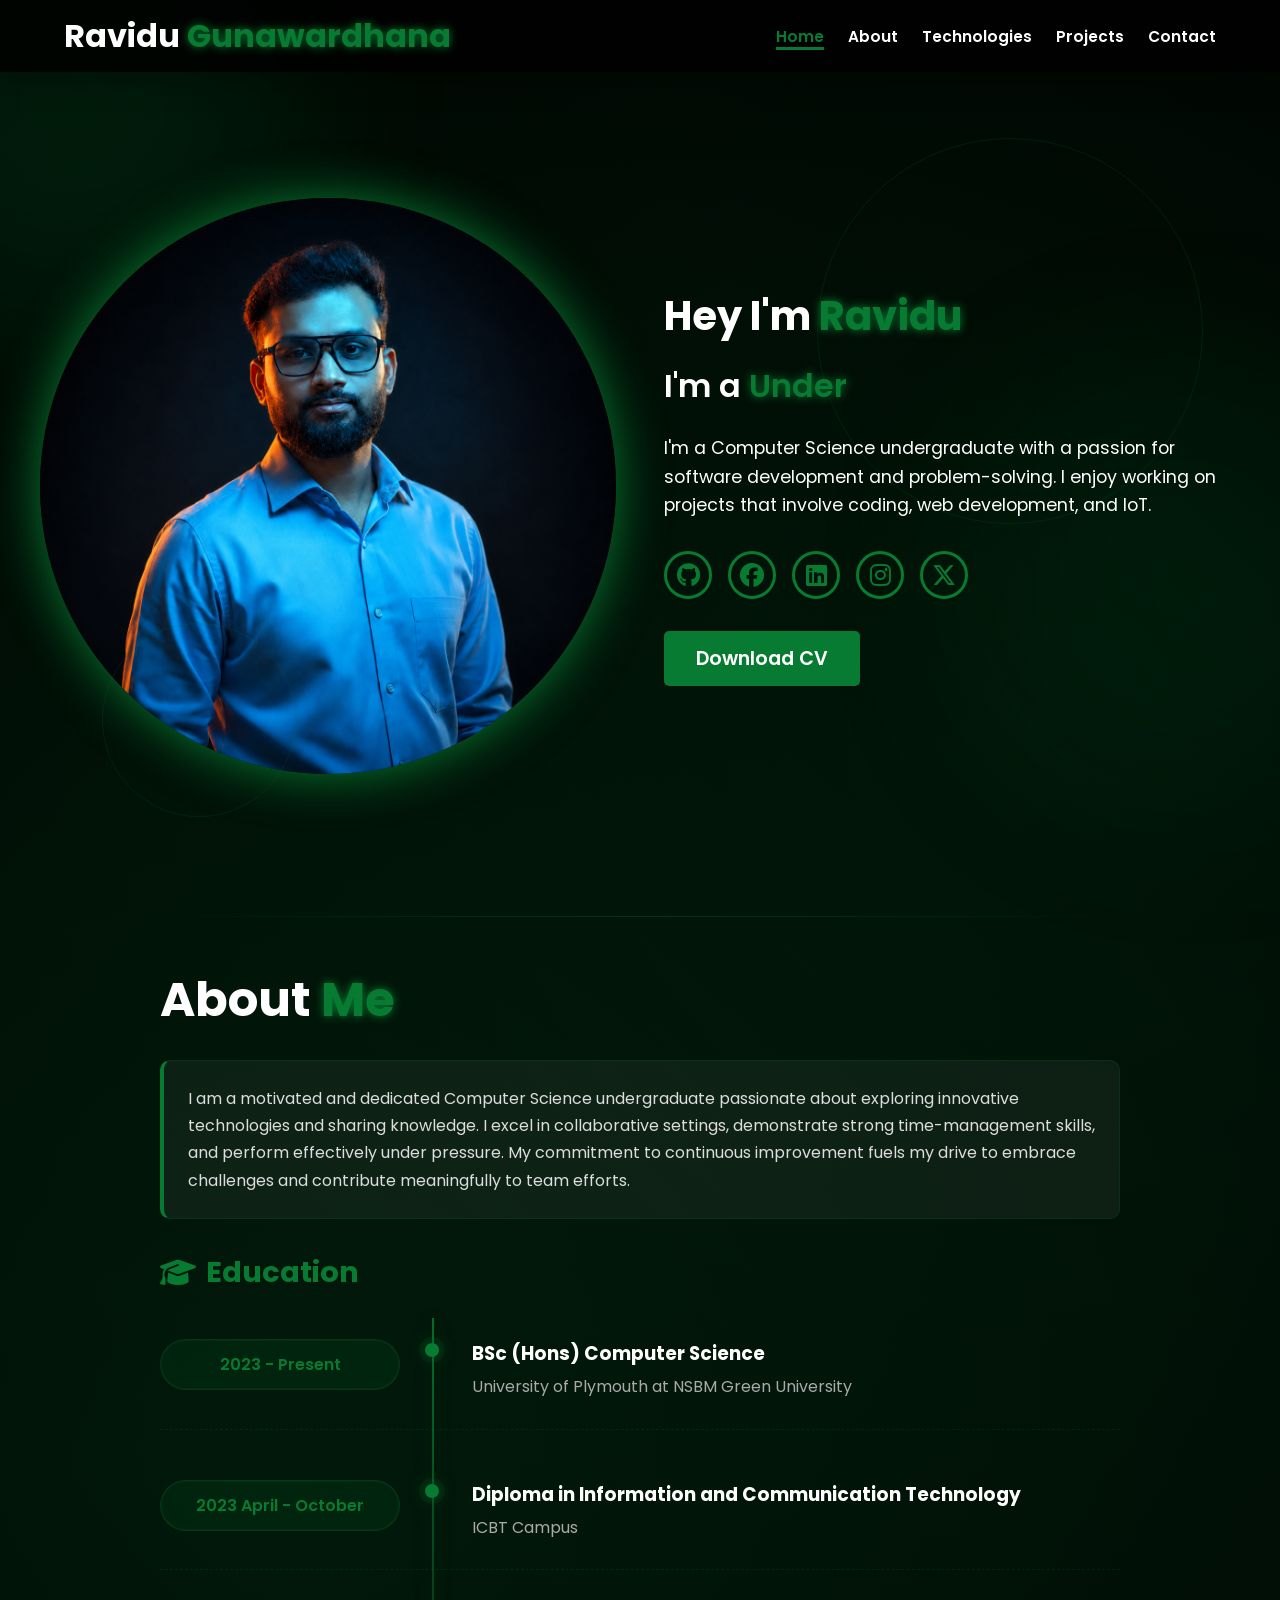
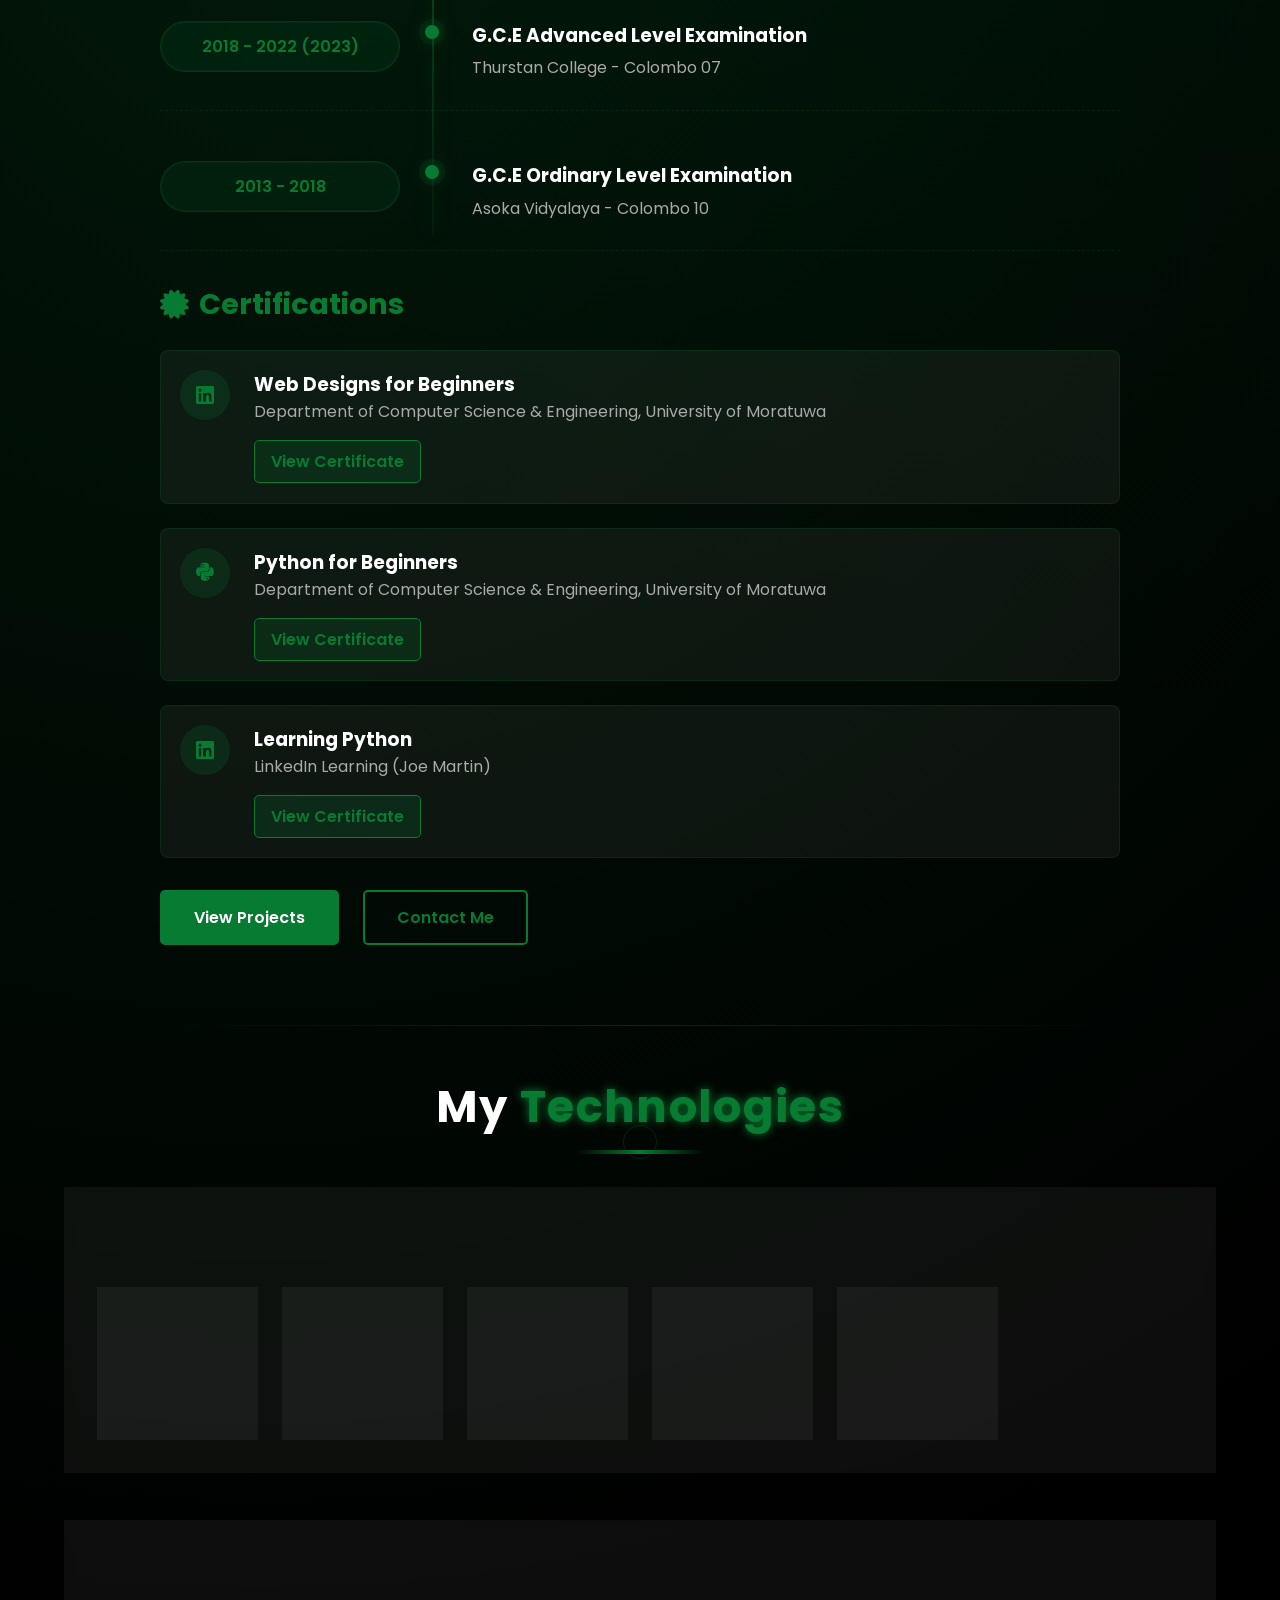
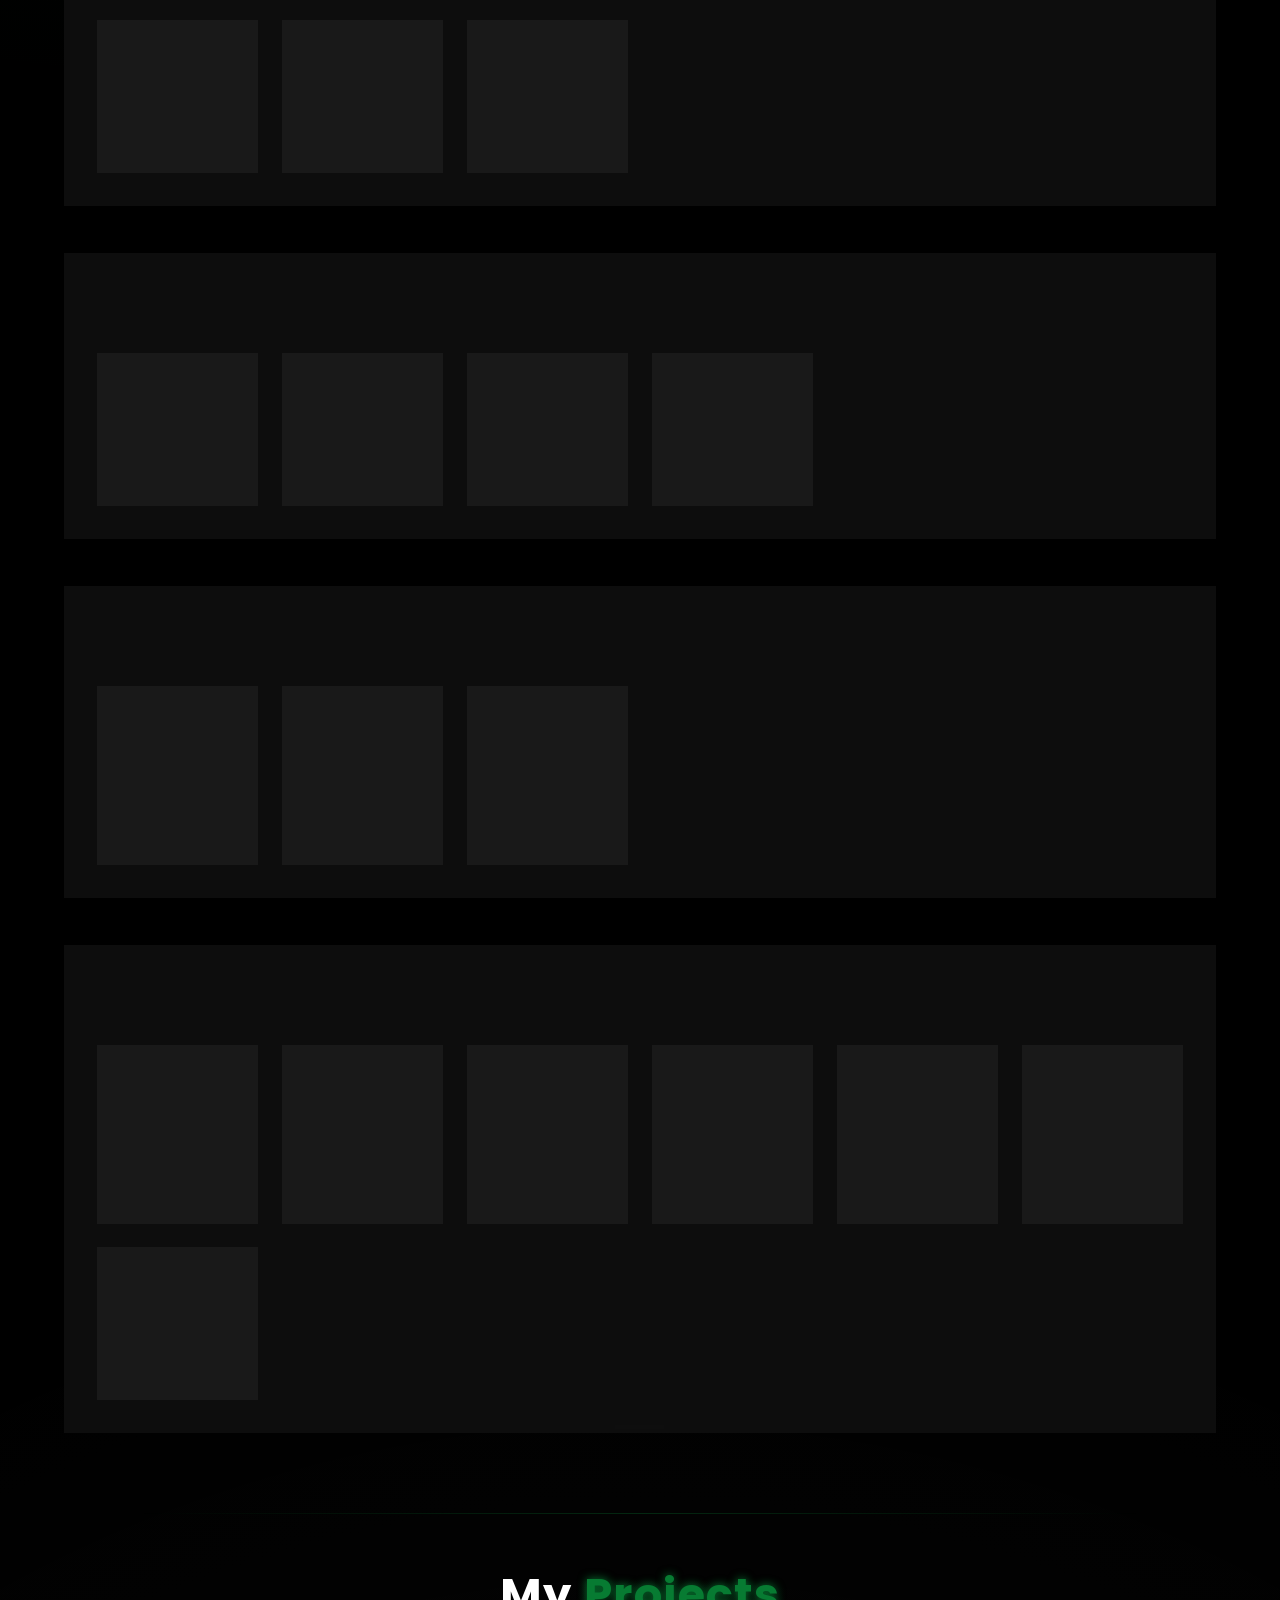
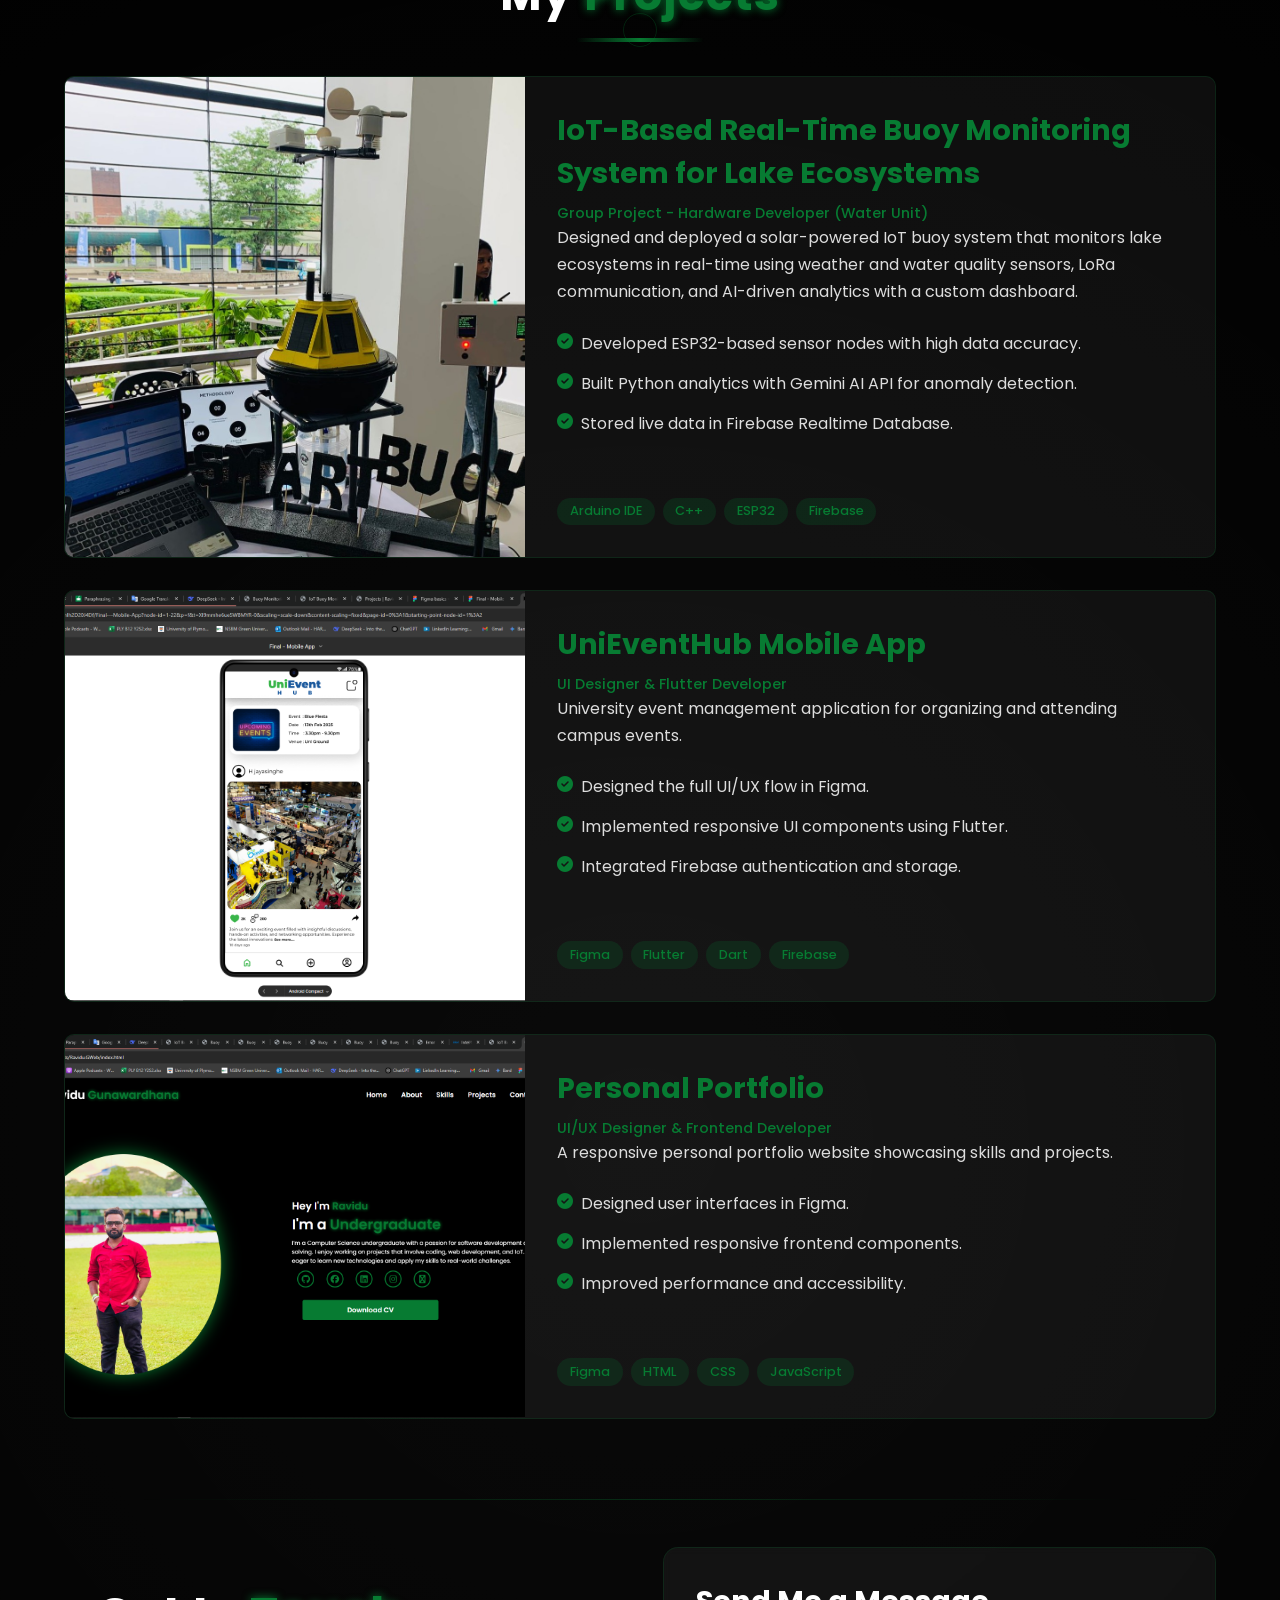
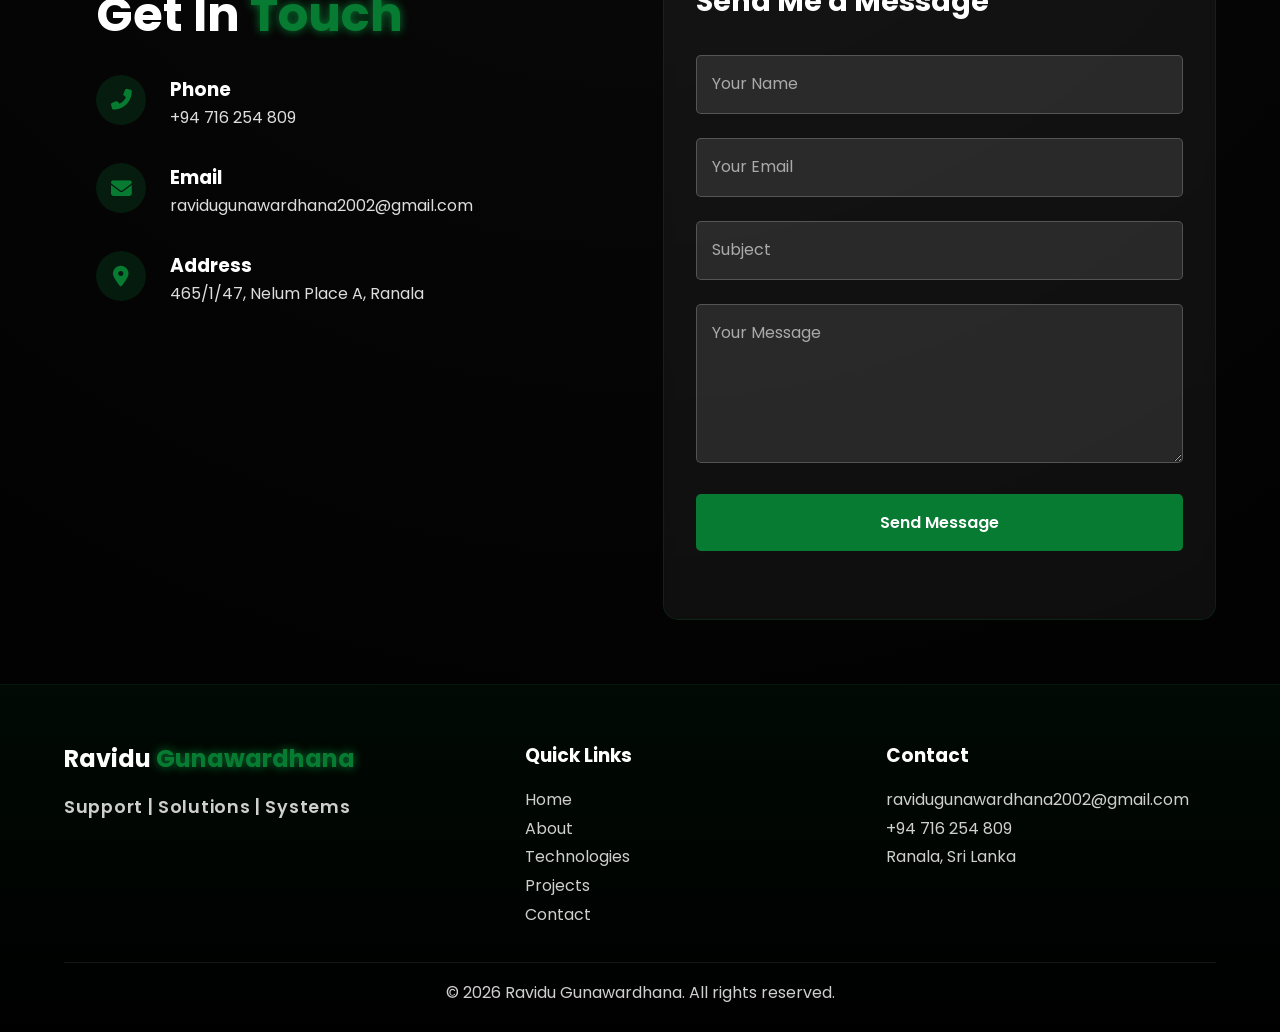
==== index.html @ 06b853a3 "Intializing" ====
<!DOCTYPE html>
<html lang="en">
<head>
  <meta charset="UTF-8" />
  <meta name="viewport" content="width=device-width, initial-scale=1.0"/>
  <title>Ravidu Gunawardhana</title>
  <link rel="icon" href="photo23.png" type="image/png">
  <link rel="stylesheet" href="https://cdnjs.cloudflare.com/ajax/libs/font-awesome/6.5.1/css/all.min.css">
  <link rel="stylesheet" href="https://unpkg.com/aos@next/dist/aos.css" />
  <link rel="stylesheet" href="style.css" />
</head>
<body>
  <nav>
    <div class="nav-container">
      <a class="logo" href="#home" data-aos="zoom-in" data-aos-duration="1500">
        Ravidu <span>Gunawardhana</span>
      </a>
      <div class="links">
        <div class="link" data-aos="fade-up" data-aos-duration="1500" data-aos-delay="100"><a href="#home">Home</a></div>
        <div class="link" data-aos="fade-up" data-aos-duration="1500" data-aos-delay="200"><a href="#about">About</a></div>
        <div class="link" data-aos="fade-up" data-aos-duration="1500" data-aos-delay="300"><a href="#skills">Technologies</a></div>
        <div class="link" data-aos="fade-up" data-aos-duration="1500" data-aos-delay="400"><a href="#projects">Projects</a></div>
        <div class="link" data-aos="fade-up" data-aos-duration="1500" data-aos-delay="500"><a href="#contact">Contact</a></div>
      </div>
      <i class="fa-solid fa-bars hamburg" aria-label="Menu" aria-expanded="false" onclick="toggleMenu(true)"></i>
    </div>
    <div class="dropdown">
      <div class="links">
        <a href="#home">Home</a>
        <a href="#about">About</a>
        <a href="#skills">Technologies</a>
        <a href="#projects">Projects</a>
        <a href="#contact">Contact</a>
        <i class="fa-solid fa-xmark cancel" aria-label="Close menu" onclick="toggleMenu(false)"></i>
      </div>
    </div>
  </nav>

  <main>
    <section id="home" class="hero-section">
      <div class="main-container">
        <div class="image" data-aos="zoom-out" data-aos-duration="3000">
          <img src="photo23.png" alt="Ravidu Gunawardhana profile photo" loading="lazy">
        </div>
        <div class="content">
          <h1 data-aos="fade-left" data-aos-duration="1500" data-aos-delay="700">Hey I'm <span>Ravidu</span></h1>
          <div class="typewriter" data-aos="fade-right" data-aos-duration="1500" data-aos-delay="900">
            I'm a <span class="typewriter-text"></span>
          </div>
          <p data-aos="flip-down" data-aos-duration="1500" data-aos-delay="1100">
            I'm a Computer Science undergraduate with a passion for software development and problem-solving.
            I enjoy working on projects that involve coding, web development, and IoT.
          </p>
          <div class="social-links">
            <a href="https://github.com/ravidugunawardhana" target="_blank" rel="noopener noreferrer" aria-label="GitHub" data-aos="fade-up" data-aos-duration="1500" data-aos-delay="1300"><i class="fa-brands fa-github"></i></a>
            <a href="https://www.facebook.com/share/1FJ2FUG6y4/" target="_blank" rel="noopener noreferrer" aria-label="Facebook" data-aos="fade-up" data-aos-duration="1500" data-aos-delay="1400"><i class="fa-brands fa-facebook"></i></a>
            <a href="https://www.linkedin.com/in/ravidu-gunawardhana-119b5327a/" target="_blank" rel="noopener noreferrer" aria-label="LinkedIn" data-aos="fade-up" data-aos-duration="1500" data-aos-delay="1500"><i class="fa-brands fa-linkedin"></i></a>
            <a href="https://www.instagram.com/ravidu_gunawardhana/" target="_blank" rel="noopener noreferrer" aria-label="Instagram" data-aos="fade-up" data-aos-duration="1500" data-aos-delay="1600"><i class="fa-brands fa-instagram"></i></a>
            <a href="https://x.com/raviduyg" target="_blank" rel="noopener noreferrer" aria-label="Twitter" data-aos="fade-up" data-aos-duration="1500" data-aos-delay="1700"><i class="fa-brands fa-x-twitter"></i></a>
          </div>
          <div class="btn-wrap" data-aos="zoom-in" data-aos-duration="1500" data-aos-delay="1800">
            <button onclick="downloadCV()">Download CV</button>
          </div>
        </div>
      </div>
    </section>

    <section id="about" class="about-section">
      <div class="about-container">
        <div class="about-content about-content-full" data-aos="fade-up" data-aos-duration="1000" data-aos-delay="200">
          <h1>About <span>Me</span></h1>

          <div class="personal-statement">
            <p>
              I am a motivated and dedicated Computer Science undergraduate passionate about exploring innovative technologies and sharing knowledge.
              I excel in collaborative settings, demonstrate strong time-management skills, and perform effectively under pressure.
              My commitment to continuous improvement fuels my drive to embrace challenges and contribute meaningfully to team efforts.
            </p>
          </div>

          <div class="education-section">
            <h2><i class="fas fa-graduation-cap"></i> Education</h2>

            <div class="education-item">
              <div class="education-period">2023 - Present</div>
              <div class="education-details">
                <h3>BSc (Hons) Computer Science</h3>
                <p class="institution">University of Plymouth at NSBM Green University</p>
              </div>
            </div>

            <div class="education-item">
              <div class="education-period">2023 April - October</div>
              <div class="education-details">
                <h3>Diploma in Information and Communication Technology</h3>
                <p class="institution">ICBT Campus</p>
              </div>
            </div>

            <div class="education-item">
              <div class="education-period">2018 - 2022 (2023)</div>
              <div class="education-details">
                <h3>G.C.E Advanced Level Examination</h3>
                <p class="institution">Thurstan College - Colombo 07</p>
              </div>
            </div>

            <div class="education-item">
              <div class="education-period">2013 - 2018</div>
              <div class="education-details">
                <h3>G.C.E Ordinary Level Examination</h3>
                <p class="institution">Asoka Vidyalaya - Colombo 10</p>
              </div>
            </div>
          </div>

          <div class="certifications-section">
            <h2><i class="fas fa-certificate"></i> Certifications</h2>
            <div class="certification-item">
              <div class="certification-icon"><i class="fab fa-linkedin"></i></div>
              <div class="certification-details">
                <h3>Web Designs for Beginners</h3>
                <p class="issuing-org">Department of Computer Science & Engineering, University of Moratuwa</p>
                <button class="view-certificate-btn" onclick="openModal('web.jpg')">View Certificate</button>
              </div>
            </div>
            <div class="certification-item">
              <div class="certification-icon"><i class="fab fa-python"></i></div>
              <div class="certification-details">
                <h3>Python for Beginners</h3>
                <p class="issuing-org">Department of Computer Science & Engineering, University of Moratuwa</p>
                <button class="view-certificate-btn" onclick="openModal('python.jpg')">View Certificate</button>
              </div>
            </div>
            <div class="certification-item">
              <div class="certification-icon"><i class="fab fa-linkedin"></i></div>
              <div class="certification-details">
                <h3>Learning Python</h3>
                <p class="issuing-org">LinkedIn Learning (Joe Martin)</p>
                <button class="view-certificate-btn" onclick="openModal('python2.png')">View Certificate</button>
              </div>
            </div>
          </div>

          <div class="about-buttons">
            <a href="#projects" class="section-btn">View Projects</a>
            <a href="#contact" class="section-btn outline">Contact Me</a>
          </div>
        </div>
      </div>
    </section>

    <section id="skills" class="skills-section">
      <h1 class="section-title" data-aos="fade-down" data-aos-duration="1000">My <span>Technologies</span></h1>

      <div class="skills-container">
        <div class="skill-category" data-aos="fade-up" data-aos-duration="1000">
          <h2><i class="fas fa-code"></i> Programming Languages</h2>
          <div class="cards-container">
            <div class="skill-card" data-aos="zoom-in" data-aos-delay="100"><div class="skill-icon dart"><i class="fas fa-mobile-alt"></i></div><h3>Dart</h3></div>
            <div class="skill-card" data-aos="zoom-in" data-aos-delay="200"><div class="skill-icon python"><i class="fab fa-python"></i></div><h3>Python</h3></div>
            <div class="skill-card" data-aos="zoom-in" data-aos-delay="300"><div class="skill-icon js"><i class="fab fa-js-square"></i></div><h3>JavaScript</h3></div>
            <div class="skill-card" data-aos="zoom-in" data-aos-delay="400"><div class="skill-icon csharp"><i class="fas fa-copyright"></i></div><h3>C#</h3></div>
            <div class="skill-card" data-aos="zoom-in" data-aos-delay="500"><div class="skill-icon java"><i class="fab fa-java"></i></div><h3>Java</h3></div>
          </div>
        </div>

        <div class="skill-category" data-aos="fade-up" data-aos-duration="1000" data-aos-delay="200">
          <h2><i class="fas fa-layer-group"></i> Frameworks &amp; Technologies</h2>
          <div class="cards-container">
            <div class="skill-card" data-aos="zoom-in" data-aos-delay="300"><div class="skill-icon flutter"><i class="fas fa-mobile-screen-button"></i></div><h3>Flutter</h3></div>
            <div class="skill-card" data-aos="zoom-in" data-aos-delay="400"><div class="skill-icon firebase"><i class="fas fa-fire"></i></div><h3>Firebase</h3></div>
            <div class="skill-card" data-aos="zoom-in" data-aos-delay="500"><div class="skill-icon api"><i class="fas fa-plug"></i></div><h3>REST APIs</h3></div>
          </div>
        </div>

        <div class="skill-category" data-aos="fade-up" data-aos-duration="1000" data-aos-delay="250">
          <h2><i class="fas fa-globe"></i> Web Development</h2>
          <div class="cards-container">
            <div class="skill-card" data-aos="zoom-in" data-aos-delay="350"><div class="skill-icon html"><i class="fab fa-html5"></i></div><h3>HTML</h3></div>
            <div class="skill-card" data-aos="zoom-in" data-aos-delay="450"><div class="skill-icon css"><i class="fab fa-css3-alt"></i></div><h3>CSS</h3></div>
            <div class="skill-card" data-aos="zoom-in" data-aos-delay="550"><div class="skill-icon js"><i class="fab fa-js-square"></i></div><h3>JavaScript</h3></div>
            <div class="skill-card" data-aos="zoom-in" data-aos-delay="650"><div class="skill-icon react"><i class="fab fa-react"></i></div><h3>React</h3></div>
          </div>
        </div>

        <div class="skill-category" data-aos="fade-up" data-aos-duration="1000" data-aos-delay="300">
          <h2><i class="fas fa-database"></i> Databases</h2>
          <div class="cards-container">
            <div class="skill-card" data-aos="zoom-in" data-aos-delay="400"><div class="skill-icon mysql"><i class="fas fa-database"></i></div><h3>MySQL</h3></div>
            <div class="skill-card" data-aos="zoom-in" data-aos-delay="500"><div class="skill-icon firestore"><i class="fas fa-server"></i></div><h3>Firebase Firestore</h3></div>
            <div class="skill-card" data-aos="zoom-in" data-aos-delay="600"><div class="skill-icon mongodb"><i class="fas fa-leaf"></i></div><h3>MongoDB</h3></div>
          </div>
        </div>

        <div class="skill-category" data-aos="fade-up" data-aos-duration="1000" data-aos-delay="350">
          <h2><i class="fas fa-toolbox"></i> Software &amp; Tools</h2>
          <div class="cards-container">
            <div class="skill-card" data-aos="zoom-in" data-aos-delay="450"><div class="skill-icon office"><i class="fas fa-file-word"></i></div><h3>Microsoft Word</h3></div>
            <div class="skill-card" data-aos="zoom-in" data-aos-delay="550"><div class="skill-icon office"><i class="fas fa-file-excel"></i></div><h3>Microsoft Excel</h3></div>
            <div class="skill-card" data-aos="zoom-in" data-aos-delay="650"><div class="skill-icon office"><i class="fas fa-file-powerpoint"></i></div><h3>Microsoft PowerPoint</h3></div>
            <div class="skill-card" data-aos="zoom-in" data-aos-delay="750"><div class="skill-icon vscode"><i class="fas fa-code"></i></div><h3>VS Code</h3></div>
            <div class="skill-card" data-aos="zoom-in" data-aos-delay="850"><div class="skill-icon git"><i class="fab fa-git-alt"></i></div><h3>Git</h3></div>
            <div class="skill-card" data-aos="zoom-in" data-aos-delay="950"><div class="skill-icon github"><i class="fab fa-github"></i></div><h3>GitHub</h3></div>
            <div class="skill-card" data-aos="zoom-in" data-aos-delay="1050"><div class="skill-icon figma"><i class="fab fa-figma"></i></div><h3>Figma</h3></div>
          </div>
        </div>
      </div>
    </section>

    <section id="projects" class="projects-section">
      <h1 class="section-title" data-aos="fade-down" data-aos-duration="1000">My <span>Projects</span></h1>
      <div class="projects-container">
        <div class="project-card" data-aos="fade-up" data-aos-duration="1000">
          <div class="project-image"><img src="IOT.jpg" alt="IoT-Based Real-Time Buoy Monitoring System"></div>
          <div class="project-content">
            <div class="project-header">
              <h3>IoT-Based Real-Time Buoy Monitoring System for Lake Ecosystems</h3>
              <span class="project-role">Group Project - Hardware Developer (Water Unit)</span>
            </div>
            <p>Designed and deployed a solar-powered IoT buoy system that monitors lake ecosystems in real-time using weather and water quality sensors, LoRa communication, and AI-driven analytics with a custom dashboard.</p>
            <ul class="project-details">
              <li><i class="fas fa-check-circle"></i> Developed ESP32-based sensor nodes with high data accuracy.</li>
              <li><i class="fas fa-check-circle"></i> Built Python analytics with Gemini AI API for anomaly detection.</li>
              <li><i class="fas fa-check-circle"></i> Stored live data in Firebase Realtime Database.</li>
            </ul>
            <div class="project-tech"><span>Arduino IDE</span><span>C++</span><span>ESP32</span><span>Firebase</span></div>
          </div>
        </div>

        <div class="project-card" data-aos="fade-up" data-aos-duration="1000">
          <div class="project-image"><img src="MAD.png" alt="UniEventHub Mobile App"></div>
          <div class="project-content">
            <div class="project-header">
              <h3>UniEventHub Mobile App</h3>
              <span class="project-role">UI Designer & Flutter Developer</span>
            </div>
            <p>University event management application for organizing and attending campus events.</p>
            <ul class="project-details">
              <li><i class="fas fa-check-circle"></i> Designed the full UI/UX flow in Figma.</li>
              <li><i class="fas fa-check-circle"></i> Implemented responsive UI components using Flutter.</li>
              <li><i class="fas fa-check-circle"></i> Integrated Firebase authentication and storage.</li>
            </ul>
            <div class="project-tech"><span>Figma</span><span>Flutter</span><span>Dart</span><span>Firebase</span></div>
          </div>
        </div>

        <div class="project-card" data-aos="fade-up" data-aos-duration="1000" data-aos-delay="200">
          <div class="project-image"><img src="ff.png" alt="Personal Portfolio"></div>
          <div class="project-content">
            <div class="project-header">
              <h3>Personal Portfolio</h3>
              <span class="project-role">UI/UX Designer & Frontend Developer</span>
            </div>
            <p>A responsive personal portfolio website showcasing skills and projects.</p>
            <ul class="project-details">
              <li><i class="fas fa-check-circle"></i> Designed user interfaces in Figma.</li>
              <li><i class="fas fa-check-circle"></i> Implemented responsive frontend components.</li>
              <li><i class="fas fa-check-circle"></i> Improved performance and accessibility.</li>
            </ul>
            <div class="project-tech"><span>Figma</span><span>HTML</span><span>CSS</span><span>JavaScript</span></div>
          </div>
        </div>
      </div>
    </section>

    <section id="contact" class="contact-section">
      <div class="contact-container" data-aos="fade-up" data-aos-duration="1000">
        <div class="contact-info">
          <h1 data-aos="fade-right">Get In <span>Touch</span></h1>
          <div class="info-item" data-aos="fade-right" data-aos-delay="100">
            <div class="info-icon"><i class="fas fa-phone-alt"></i></div>
            <div class="info-content">
              <h3>Phone</h3>
              <a href="tel:+94716254809">+94 716 254 809</a>
            </div>
          </div>
          <div class="info-item" data-aos="fade-right" data-aos-delay="200">
            <div class="info-icon"><i class="fas fa-envelope"></i></div>
            <div class="info-content">
              <h3>Email</h3>
              <a href="mailto:ravidugunawardhana2002@gmail.com">ravidugunawardhana2002@gmail.com</a>
            </div>
          </div>
          <div class="info-item" data-aos="fade-right" data-aos-delay="300">
            <div class="info-icon"><i class="fas fa-map-marker-alt"></i></div>
            <div class="info-content">
              <h3>Address</h3>
              <p>465/1/47, Nelum Place A, Ranala</p>
            </div>
          </div>
        </div>

        <div class="contact-form" data-aos="fade-left" data-aos-delay="200">
          <h2>Send Me a Message</h2>
          <form id="contactForm" action="https://formsubmit.co/ravidugunawardhana2002@gmail.com" method="POST">
            <input type="hidden" name="_captcha" value="false">
            <input type="hidden" name="_next" value="https://yourdomain.com/thank-you.html">
            <div class="form-group">
              <input type="text" name="name" id="name" required>
              <label for="name">Your Name</label>
            </div>
            <div class="form-group">
              <input type="email" name="email" id="email" required>
              <label for="email">Your Email</label>
            </div>
            <div class="form-group">
              <input type="text" name="subject" id="subject" required>
              <label for="subject">Subject</label>
            </div>
            <div class="form-group">
              <textarea name="message" id="message" rows="5" required></textarea>
              <label for="message">Your Message</label>
            </div>
            <button type="submit" class="submit-btn">Send Message</button>
            <div id="form-message"></div>
          </form>
        </div>
      </div>
    </section>
  </main>

  <footer class="site-footer">
    <div class="footer-container">
      <div class="footer-brand">
        <h2>Ravidu <span>Gunawardhana</span></h2>
        <p>Support | Solutions | Systems</p>
      </div>

      <div class="footer-links">
        <h3>Quick Links</h3>
        <a href="#home">Home</a>
        <a href="#about">About</a>
        <a href="#skills">Technologies</a>
        <a href="#projects">Projects</a>
        <a href="#contact">Contact</a>
      </div>

      <div class="footer-contact">
        <h3>Contact</h3>
        <a href="mailto:ravidugunawardhana2002@gmail.com">ravidugunawardhana2002@gmail.com</a>
        <a href="tel:+94716254809">+94 716 254 809</a>
        <p>Ranala, Sri Lanka</p>
      </div>
    </div>

    <div class="footer-bottom">
      <p>&copy; 2026 Ravidu Gunawardhana. All rights reserved.</p>
    </div>
  </footer>

  <div id="certificateModal" class="modal">
    <span class="close-modal" onclick="closeModal()">&times;</span>
    <img class="modal-content" id="modalImage" alt="Certificate preview">
    <div id="caption"></div>
  </div>

  <script src="https://unpkg.com/aos@next/dist/aos.js"></script>
  <script src="script.js"></script>
  <script type="module">
    import { initializeApp } from "firebase/app";
    import { getAnalytics } from "firebase/analytics";

    const firebaseConfig = {
      apiKey: "AIzaSyBLxGmLGiUwlsML5J_VPj4kwox10csKfI0",
      authDomain: "harygunawardhana.firebaseapp.com",
      projectId: "harygunawardhana",
      storageBucket: "harygunawardhana.firebasestorage.app",
      messagingSenderId: "458384210519",
      appId: "1:458384210519:web:8d86a62520c07c1e118112",
      measurementId: "G-N47B4DFPKY"
    };

    const app = initializeApp(firebaseConfig);
    const analytics = getAnalytics(app);
  </script>
</body>
</html>
---- style.css ----
@import url('https://fonts.googleapis.com/css2?family=Poppins:wght@100;200;300;400;500;600&display=swap');

:root {
  --primary-color: #077b32;
  --text-color: white;
  --bg-color: black;
  --transition-speed: 0.3s;
}

* {
  padding: 0;
  margin: 0;
  box-sizing: border-box;
  font-family: 'Poppins', sans-serif;
}

html {
  scroll-behavior: smooth;
}

body {
  background-color: var(--bg-color);
  color: var(--text-color);
  min-height: 100dvh;
  overflow-x: hidden;
  position: relative;
  background-image:
    radial-gradient(circle at 20% 20%, rgba(7, 123, 50, 0.18), transparent 30%),
    radial-gradient(circle at 80% 10%, rgba(7, 123, 50, 0.1), transparent 22%),
    radial-gradient(circle at 50% 80%, rgba(255, 255, 255, 0.04), transparent 26%);
}

a {
  color: inherit;
}

button,
input,
textarea,
select {
  font: inherit;
}

body::before,
body::after {
  content: "";
  position: fixed;
  inset: auto;
  width: 28rem;
  height: 28rem;
  border-radius: 50%;
  pointer-events: none;
  filter: blur(90px);
  opacity: 0.22;
  z-index: -1;
}

body::before {
  top: -8rem;
  left: -10rem;
  background: rgba(7, 123, 50, 0.8);
  animation: driftGlow 14s ease-in-out infinite alternate;
}

body::after {
  right: -8rem;
  bottom: 10%;
  background: rgba(7, 123, 50, 0.45);
  animation: driftGlow 18s ease-in-out infinite alternate-reverse;
}

nav {
  width: 100%;
  min-height: 72px;
  position: sticky;
  top: 0;
  z-index: 100;
  background-color: rgba(0, 0, 0, 0.82);
  backdrop-filter: blur(18px);
  box-shadow: 0 10px 30px rgba(0, 0, 0, 0.25);
  animation: navSlideIn 0.8s ease;
}

.nav-container {
  width: 100%;
  min-height: 72px;
  display: flex;
  justify-content: space-between;
  align-items: center;
  padding: 0 5%;
  max-width: 1400px;
  margin: 0 auto;
  position: relative;
}

.logo {
  text-decoration: none;
  color: var(--text-color);
  font-size: clamp(1.5rem, 4vw, 2rem);
  font-weight: bold;
}

.logo span {
  color: var(--primary-color);
  text-shadow: 0 0 10px var(--primary-color);
}

.hamburg,
.cancel {
  cursor: pointer;
  color: var(--text-color);
  display: none;
  font-size: clamp(1.8rem, 5vw, 2.5rem);
  background: none;
  border: none;
  z-index: 121;
}

.nav-container .hamburg {
  position: absolute;
  right: 5%;
  top: 50%;
  transform: translateY(-50%);
}

.nav-container .links {
  display: flex;
  gap: 1.5rem;
}

.nav-container .links a {
  position: relative;
  font-size: clamp(0.9rem, 1.2vw, 1.2rem);
  color: var(--text-color);
  text-decoration: none;
  font-weight: 550;
  transition: color var(--transition-speed) linear, transform var(--transition-speed) ease;
}

.nav-container .links a::before {
  position: absolute;
  content: "";
  bottom: -3px;
  left: 0;
  width: 0;
  height: 3px;
  background-color: var(--primary-color);
  transition: var(--transition-speed) linear;
}

.nav-container .links a:hover::before,
.nav-container .links a:focus::before,
.nav-container .links a.active::before {
  width: 100%;
}

.nav-container .links a:hover,
.nav-container .links a:focus,
.nav-container .links a.active {
  color: var(--primary-color);
  transform: translateY(-2px);
}

.dropdown {
  position: fixed;
  top: 0;
  left: 0;
  width: 100%;
  height: 100vh;
  background-color: rgba(0, 0, 0, 0.98);
  backdrop-filter: blur(10px);
  transform: translateY(-100%);
  transition: transform 0.4s ease-in-out;
  z-index: 120;
  display: flex;
  justify-content: flex-start;
  align-items: center;
}

.dropdown.active {
  transform: translateY(0);
}

.dropdown .links {
  display: flex;
  flex-direction: column;
  gap: 1rem;
  width: 100%;
  max-width: 420px;
  text-align: center;
  padding: 5.5rem 1rem 2rem;
  margin: 0 auto;
}

.dropdown .links a {
  color: var(--text-color);
  text-decoration: none;
  font-size: 1.5rem;
  padding: 1rem;
  border-radius: 0.5rem;
  transition: var(--transition-speed);
}

.dropdown .links a:hover,
.dropdown .links a:focus,
.dropdown .links a.active {
  background-color: var(--primary-color);
  outline: none;
}

.dropdown .cancel {
  position: absolute;
  top: 1rem;
  right: 5%;
}

main {
  width: 100%;
}

section {
  width: 100%;
  scroll-margin-top: 90px;
}

.hero-section {
  min-height: calc(100vh - 72px);
  display: flex;
  justify-content: center;
  align-items: center;
  padding: 2rem;
  position: relative;
  overflow: hidden;
}

.hero-section::before,
.hero-section::after {
  content: "";
  position: absolute;
  border-radius: 50%;
  border: 1px solid rgba(7, 123, 50, 0.18);
  pointer-events: none;
}

.hero-section::before {
  width: 24rem;
  height: 24rem;
  top: 8%;
  right: 6%;
  animation: orbitRing 18s linear infinite;
}

.hero-section::after {
  width: 12rem;
  height: 12rem;
  left: 8%;
  bottom: 10%;
  animation: floatBlob 8s ease-in-out infinite;
}

.main-container {
  width: 100%;
  max-width: 1200px;
  display: flex;
  justify-content: space-between;
  align-items: center;
  gap: 3rem;
  flex-wrap: wrap;
}

.main-container .image {
  flex: 1 1 320px;
  width: min(550px, 100%);
  aspect-ratio: 1 / 1;
  border-radius: 50%;
  overflow: hidden;
  box-shadow: 0 0 50px var(--primary-color);
  flex-shrink: 0;
  position: relative;
}

.main-container .image img {
  width: 100%;
  height: 100%;
  object-fit: cover;
  transition: transform 0.6s ease, filter 0.6s ease;
}

.main-container .image::after {
  content: "";
  position: absolute;
  inset: 0;
  background: linear-gradient(135deg, rgba(7, 123, 50, 0.24), transparent 45%, rgba(255, 255, 255, 0.08));
  opacity: 0;
  transition: opacity 0.5s ease;
}

@keyframes pulse {
  0%, 100% { transform: scale(1); }
  50% { transform: scale(1.05); }
}

.main-container .image:hover {
  animation: pulse 1.5s ease-in-out infinite;
}

.main-container .image:hover img {
  transform: scale(1.08);
  filter: saturate(1.08);
}

.main-container .image:hover::after {
  opacity: 1;
}

.main-container .content {
  flex: 1 1 320px;
  color: var(--text-color);
  width: min(600px, 100%);
  max-width: 600px;
  min-width: 0;
}

.content h1 {
  font-size: clamp(1.5rem, 4vw, 2.5rem);
  margin-bottom: 1rem;
  animation: softRise 0.8s ease both;
}

.content h1 span,
.section-title span,
.about-content h1 span,
.contact-info h1 span {
  color: var(--primary-color);
  text-shadow: 0 0 10px var(--primary-color);
}

.content .typewriter {
  font-size: clamp(1.2rem, 3vw, 2rem);
  font-weight: 600;
  margin-bottom: 1.5rem;
  min-height: 2.5rem;
  animation: softRise 0.9s ease 0.1s both;
}

.content .typewriter-text {
  color: var(--primary-color);
  text-shadow: 0 0 10px var(--primary-color);
}

.content p {
  font-size: clamp(0.9rem, 2vw, 1.1rem);
  margin-bottom: 2rem;
  line-height: 1.6;
  animation: softRise 1s ease 0.2s both;
}

.social-links {
  display: flex;
  gap: 1rem;
  margin-bottom: 2rem;
  flex-wrap: wrap;
}

.social-links a {
  display: inline-flex;
  justify-content: center;
  align-items: center;
  width: 3rem;
  height: 3rem;
  background-color: transparent;
  border: 0.2rem solid var(--primary-color);
  border-radius: 50%;
  color: var(--primary-color);
  font-size: 1.5rem;
  transition: var(--transition-speed);
  text-decoration: none;
  position: relative;
  overflow: hidden;
}

.social-links a:hover,
.social-links a:focus {
  transform: scale(1.1);
  color: var(--bg-color);
  background-color: var(--primary-color);
  box-shadow: 0 0 15px var(--primary-color);
}

.social-links a::before {
  content: "";
  position: absolute;
  inset: 0;
  background: linear-gradient(135deg, transparent, rgba(255, 255, 255, 0.35), transparent);
  transform: translateX(-140%);
}

.social-links a:hover::before,
.social-links a:focus::before {
  animation: shineSweep 0.7s ease;
}

.content button,
.section-btn,
.submit-btn,
.view-certificate-btn {
  cursor: pointer;
  font-weight: 600;
  transition: all 0.3s ease;
  position: relative;
  overflow: hidden;
}

.content button {
  padding: 0.8rem 2rem;
  background-color: var(--primary-color);
  color: var(--text-color);
  border: none;
  border-radius: 5px;
  font-size: clamp(1rem, 2vw, 1.2rem);
  min-width: 150px;
}

.content button:hover,
.content button:focus {
  transform: scale(1.05);
  color: var(--primary-color);
  background-color: transparent;
  border: 2px solid var(--primary-color);
  box-shadow: 0 0 20px var(--primary-color);
  outline: none;
}

.content button::before,
.section-btn::before,
.submit-btn::before,
.view-certificate-btn::before {
  content: "";
  position: absolute;
  top: 0;
  left: -120%;
  width: 90%;
  height: 100%;
  background: linear-gradient(90deg, transparent, rgba(255, 255, 255, 0.28), transparent);
  transform: skewX(-20deg);
}

.content button:hover::before,
.section-btn:hover::before,
.submit-btn:hover::before,
.view-certificate-btn:hover::before {
  animation: buttonSweep 0.8s ease;
}

.about-section,
.skills-section,
.projects-section,
.contact-section {
  padding: 4rem 5%;
  position: relative;
}

.about-section::before,
.skills-section::before,
.projects-section::before,
.contact-section::before {
  content: "";
  position: absolute;
  top: 1rem;
  left: 50%;
  transform: translateX(-50%);
  width: min(78vw, 1000px);
  height: 1px;
  background: linear-gradient(90deg, transparent, rgba(7, 123, 50, 0.45), transparent);
  opacity: 0.7;
}

.about-container,
.contact-container {
  max-width: 1200px;
  margin: 0 auto;
  display: flex;
  gap: 3rem;
  align-items: flex-start;
}

.about-image,
.about-content,
.contact-info,
.contact-form {
  flex: 1;
}

.about-content-full {
  max-width: 960px;
  margin: 0 auto;
}

.about-image {
  display: flex;
  flex-direction: column;
  gap: 2rem;
}

.image-wrapper {
  position: relative;
  width: 100%;
  max-width: 400px;
  margin: 0 auto;
}

.about-image img {
  width: 100%;
  border-radius: 15px;
  position: relative;
  z-index: 2;
  box-shadow: 0 0 30px rgba(7, 123, 50, 0.3);
}

.image-border {
  position: absolute;
  width: 100%;
  height: 100%;
  border: 3px solid #077b32;
  border-radius: 15px;
  top: 20px;
  left: 20px;
  z-index: 1;
  transition: all 0.3s ease;
}

.about-image:hover .image-border {
  top: 15px;
  left: 15px;
}

.about-content h1,
.contact-info h1 {
  font-size: clamp(2rem, 5vw, 3rem);
  margin-bottom: 1.5rem;
}

.personal-statement,
.skill-category,
.contact-form,
.project-card,
.certification-item {
  background-color: rgba(255, 255, 255, 0.05);
  border: 1px solid rgba(7, 123, 50, 0.2);
}

.personal-statement {
  margin-bottom: 2rem;
  padding: 1.5rem;
  border-radius: 10px;
  border-left: 4px solid var(--primary-color);
}

.personal-statement p,
.project-content p,
.project-details li,
.info-content a,
.info-content p,
.achievements li {
  color: #ddd;
  line-height: 1.7;
}

.education-section,
.certifications-section {
  margin-bottom: 2rem;
}

.education-section {
  position: relative;
}

.education-section::before {
  content: "";
  position: absolute;
  top: 4.2rem;
  bottom: 1rem;
  left: 17rem;
  width: 2px;
  background: linear-gradient(180deg, rgba(7, 123, 50, 0.85), rgba(7, 123, 50, 0.08));
  box-shadow: 0 0 18px rgba(7, 123, 50, 0.25);
}

.education-section h2,
.certifications-section h2,
.skill-category h2 {
  font-size: 1.8rem;
  margin-bottom: 1.5rem;
  color: var(--primary-color);
  display: flex;
  align-items: center;
  gap: 10px;
}

.education-item {
  display: grid;
  grid-template-columns: 15rem 2rem 1fr;
  column-gap: 1.25rem;
  align-items: start;
  margin-bottom: 1.8rem;
  padding: 1.35rem 1.35rem 1.35rem 0;
  border-bottom: 1px dashed rgba(7, 123, 50, 0.18);
  position: relative;
  transition: transform 0.35s ease, background-color 0.35s ease, box-shadow 0.35s ease;
}

.education-item::before {
  content: "";
  position: absolute;
  left: 16.56rem;
  top: 1.6rem;
  width: 14px;
  height: 14px;
  border-radius: 50%;
  background: var(--primary-color);
  box-shadow:
    0 0 0 6px rgba(7, 123, 50, 0.12),
    0 0 18px rgba(7, 123, 50, 0.45);
  animation: educationPulse 2.4s ease-in-out infinite;
}

.education-item::after {
  content: "";
  position: absolute;
  inset: 0;
  border-radius: 16px;
  background: linear-gradient(135deg, rgba(7, 123, 50, 0.08), transparent 45%, rgba(255, 255, 255, 0.03));
  opacity: 0;
  transition: opacity 0.35s ease;
  pointer-events: none;
}

.education-item:hover {
  transform: translateX(10px);
  background-color: rgba(255, 255, 255, 0.04);
  box-shadow: 0 12px 28px rgba(7, 123, 50, 0.14);
}

.education-item:hover::after {
  opacity: 1;
}

.education-period {
  min-width: 0;
  font-weight: 600;
  color: var(--primary-color);
  padding: 0.75rem 1rem;
  border-radius: 999px;
  background: rgba(7, 123, 50, 0.12);
  border: 1px solid rgba(7, 123, 50, 0.25);
  box-shadow: inset 0 0 0 1px rgba(255, 255, 255, 0.03);
  text-align: center;
  height: fit-content;
}

.education-details {
  grid-column: 3;
}

.education-details h3 {
  margin-bottom: 0.35rem;
}

.institution,
.issuing-org {
  color: #aaa;
  margin-bottom: 0.5rem;
}

.achievements {
  padding-left: 1.2rem;
}

.certification-item {
  display: flex;
  gap: 1.5rem;
  margin-bottom: 1.5rem;
  padding: 1.2rem;
  border-radius: 8px;
  transition: all 0.3s ease;
}

.certification-item:hover,
.skill-category:hover,
.project-card:hover {
  transform: translateY(-5px);
  box-shadow: 0 10px 20px rgba(7, 123, 50, 0.25);
}

.certification-icon,
.info-icon {
  width: 50px;
  height: 50px;
  border-radius: 50%;
  background-color: rgba(7, 123, 50, 0.2);
  display: flex;
  align-items: center;
  justify-content: center;
  font-size: 1.3rem;
  color: var(--primary-color);
  flex-shrink: 0;
}

.view-certificate-btn {
  padding: 0.5rem 1rem;
  background-color: rgba(7, 123, 50, 0.2);
  color: var(--primary-color);
  border: 1px solid var(--primary-color);
  border-radius: 5px;
  margin-top: 0.5rem;
}

.view-certificate-btn:hover {
  background-color: var(--primary-color);
  color: #fff;
}

.about-buttons {
  display: flex;
  gap: 1.5rem;
  margin-top: 2rem;
}

.section-btn {
  display: inline-block;
  padding: 0.8rem 2rem;
  background-color: var(--primary-color);
  color: white;
  border-radius: 5px;
  text-decoration: none;
  border: 2px solid var(--primary-color);
}

.section-btn.outline {
  background-color: transparent;
  color: var(--primary-color);
}

.section-btn:hover {
  background-color: transparent;
  color: var(--primary-color);
  box-shadow: 0 0 20px rgba(7, 123, 50, 0.5);
}

.section-btn.outline:hover {
  background-color: var(--primary-color);
  color: white;
}

.section-title {
  text-align: center;
  font-size: 2.8rem;
  margin-bottom: 3rem;
  position: relative;
  letter-spacing: 0.03em;
}

.section-title::before,
.section-title::after {
  content: "";
  position: absolute;
  left: 50%;
  transform: translateX(-50%);
  border-radius: 999px;
}

.section-title::before {
  bottom: -0.9rem;
  width: 8rem;
  height: 4px;
  background: linear-gradient(90deg, transparent, var(--primary-color), transparent);
}

.section-title::after {
  bottom: -1.2rem;
  width: 2rem;
  height: 2rem;
  border: 1px solid rgba(7, 123, 50, 0.25);
  animation: orbitRing 12s linear infinite;
}

.skills-container {
  display: flex;
  flex-direction: column;
  gap: 3rem;
  max-width: 1200px;
  margin: 0 auto;
}

.skill-category {
  border-radius: 15px;
  padding: 2rem;
  backdrop-filter: blur(5px);
  position: relative;
  overflow: hidden;
}

.cards-container {
  display: grid;
  grid-template-columns: repeat(auto-fill, minmax(150px, 1fr));
  gap: 1.5rem;
}

.skill-card {
  background-color: rgba(255, 255, 255, 0.05);
  border-radius: 10px;
  padding: 1.5rem 1rem;
  display: flex;
  flex-direction: column;
  align-items: center;
  justify-content: center;
  transition: all 0.3s ease;
  border: 1px solid rgba(7, 123, 50, 0.1);
  position: relative;
  overflow: hidden;
}

.skill-card:hover {
  transform: translateY(-8px);
  background-color: rgba(7, 123, 50, 0.1);
  box-shadow: 0 5px 15px rgba(7, 123, 50, 0.3);
}

.skill-card::after,
.project-card::after,
.certification-item::after,
.contact-form::after {
  content: "";
  position: absolute;
  inset: 0;
  background: linear-gradient(135deg, rgba(255, 255, 255, 0.08), transparent 40%, rgba(7, 123, 50, 0.08));
  opacity: 0;
  transition: opacity 0.35s ease;
  pointer-events: none;
}

.skill-card:hover::after,
.project-card:hover::after,
.certification-item:hover::after,
.contact-form:hover::after {
  opacity: 1;
}

.skill-icon {
  width: 60px;
  height: 60px;
  border-radius: 50%;
  display: flex;
  align-items: center;
  justify-content: center;
  font-size: 2rem;
  margin-bottom: 1rem;
  color: white;
}

.skill-card h3 {
  font-size: 1.1rem;
  font-weight: 500;
  text-align: center;
}

.python { background-color: #3776AB; }
.html { background-color: #E34F26; }
.css { background-color: #1572B6; }
.js { background-color: #F7DF1E; color: #000 !important; }
.mysql { background-color: #4479A1; }
.dart { background-color: #0175C2; }
.csharp { background-color: #239120; }
.java { background-color: #f89820; }
.flutter { background-color: #42A5F5; }
.firebase { background-color: #FFCA28; color: #1a1a1a !important; }
.api { background-color: #00A896; }
.react { background-color: #61DAFB; color: #0b1f2a !important; }
.firestore { background-color: #FF8F00; }
.mongodb { background-color: #13aa52; }
.office { background-color: #d83b01; }
.vscode { background-color: #007ACC; }
.intellij { background-color: #000000; }
.figma { background-color: #F24E1E; }
.visualstudio { background-color: #5C2D91; }
.androidstudio { background-color: #3DDC84; color: #000 !important; }
.git { background-color: #F1502F; }
.github { background-color: #24292e; }

.projects-container {
  display: flex;
  flex-direction: column;
  gap: 2rem;
  max-width: 1200px;
  margin: 0 auto;
}

.project-card {
  border-radius: 10px;
  overflow: hidden;
  display: flex;
  position: relative;
}

.project-image {
  width: 40%;
  min-height: 300px;
  overflow: hidden;
}

.project-image img {
  width: 100%;
  height: 100%;
  object-fit: cover;
  transition: transform 0.5s ease;
}

.project-card:hover .project-image img {
  transform: scale(1.05);
}

.project-content {
  width: 60%;
  padding: 2rem;
  display: flex;
  flex-direction: column;
  justify-content: center;
}

.project-role {
  display: block;
  font-size: 0.9rem;
  color: var(--primary-color);
  margin-top: 0.3rem;
  font-weight: 500;
}

.project-content h3 {
  font-size: 1.8rem;
  margin-bottom: 0.5rem;
  color: var(--primary-color);
}

.project-details {
  margin: 1.5rem 0;
  list-style: none;
}

.project-details li {
  margin-bottom: 0.8rem;
  display: flex;
  align-items: flex-start;
  gap: 0.5rem;
}

.project-details i {
  color: var(--primary-color);
  margin-top: 3px;
}

.project-tech {
  display: flex;
  flex-wrap: wrap;
  gap: 0.5rem;
  margin-top: 1.5rem;
}

.project-tech span {
  background-color: rgba(7, 123, 50, 0.2);
  color: var(--primary-color);
  padding: 0.3rem 0.8rem;
  border-radius: 20px;
  font-size: 0.8rem;
  font-weight: 500;
}

.contact-info {
  padding: 2rem;
}

.info-item {
  display: flex;
  gap: 1.5rem;
  margin-bottom: 2rem;
  align-items: flex-start;
}

.info-content a {
  text-decoration: none;
}

.info-content a:hover {
  color: var(--primary-color);
}

.contact-form {
  padding: 2rem;
  border-radius: 15px;
  backdrop-filter: blur(5px);
  position: relative;
  overflow: hidden;
}

.contact-form h2 {
  font-size: clamp(1.5rem, 3vw, 1.8rem);
  margin-bottom: 2rem;
}

.form-group {
  position: relative;
  margin-bottom: 1.5rem;
}

.form-group input,
.form-group textarea {
  width: 100%;
  padding: 1rem;
  background-color: rgba(255, 255, 255, 0.1);
  border: 1px solid rgba(255, 255, 255, 0.2);
  border-radius: 5px;
  color: white;
  font-size: 1rem;
  transition: all var(--transition-speed);
}

.form-group textarea {
  resize: vertical;
  min-height: 150px;
}

.form-group input:focus,
.form-group textarea:focus {
  outline: none;
  border-color: var(--primary-color);
  box-shadow: 0 0 10px rgba(7, 123, 50, 0.3);
}

.form-group label {
  position: absolute;
  left: 1rem;
  top: 1rem;
  color: #aaa;
  pointer-events: none;
  transition: all var(--transition-speed);
}

.form-group input:focus + label,
.form-group input:valid + label,
.form-group textarea:focus + label,
.form-group textarea:valid + label {
  top: -0.6rem;
  left: 0.8rem;
  font-size: 0.8rem;
  background-color: var(--bg-color);
  padding: 0 0.5rem;
  color: var(--primary-color);
}

.submit-btn {
  width: 100%;
  padding: 1rem;
  background-color: var(--primary-color);
  color: white;
  border: none;
  border-radius: 5px;
  font-size: 1rem;
}

#form-message {
  margin-top: 1rem;
  text-align: center;
  font-size: 0.9rem;
  min-height: 20px;
}

.modal {
  display: none;
  position: fixed;
  z-index: 1000;
  padding-top: 50px;
  left: 0;
  top: 0;
  width: 100%;
  height: 100%;
  overflow: auto;
  background-color: rgba(0, 0, 0, 0.9);
}

.modal-content {
  margin: auto;
  display: block;
  max-width: 90%;
  max-height: 80vh;
  border: 3px solid var(--primary-color);
  border-radius: 10px;
  box-shadow: 0 0 30px rgba(7, 123, 50, 0.5);
  animation: modalPop 0.35s ease;
}

.close-modal {
  position: absolute;
  top: 15px;
  right: 35px;
  color: #f1f1f1;
  font-size: 40px;
  font-weight: bold;
  cursor: pointer;
}

.site-footer {
  border-top: 1px solid rgba(7, 123, 50, 0.2);
  background:
    linear-gradient(180deg, rgba(7, 123, 50, 0.08), rgba(0, 0, 0, 0.96)),
    rgba(0, 0, 0, 0.96);
  padding: 3.5rem 5% 1.5rem;
}

.footer-container {
  max-width: 1200px;
  margin: 0 auto;
  display: grid;
  grid-template-columns: 1.3fr 1fr 1fr;
  gap: 2rem;
}

.footer-brand h2,
.footer-links h3,
.footer-contact h3 {
  margin-bottom: 1rem;
}

.footer-brand h2 span {
  color: var(--primary-color);
  text-shadow: 0 0 10px var(--primary-color);
}

.footer-brand p,
.footer-contact p,
.footer-contact a,
.footer-links a,
.footer-bottom p {
  color: #cfcfcf;
  text-decoration: none;
  line-height: 1.8;
}

.footer-brand p {
  font-size: 1.1rem;
  font-weight: 600;
  letter-spacing: 0.04em;
}

.footer-links,
.footer-contact {
  display: flex;
  flex-direction: column;
}

.footer-links a,
.footer-contact a {
  transition: color var(--transition-speed), transform var(--transition-speed);
}

.footer-links a:hover,
.footer-contact a:hover {
  color: var(--primary-color);
  transform: translateX(4px);
}

.footer-bottom {
  max-width: 1200px;
  margin: 2rem auto 0;
  padding-top: 1rem;
  border-top: 1px solid rgba(255, 255, 255, 0.08);
  text-align: center;
}

.reveal-item {
  opacity: 0;
  transform: translateY(30px) scale(0.98);
  transition:
    opacity 0.7s ease var(--reveal-delay, 0ms),
    transform 0.7s ease var(--reveal-delay, 0ms);
}

.reveal-item.is-visible {
  opacity: 1;
  transform: translateY(0) scale(1);
}

@keyframes driftGlow {
  0% {
    transform: translate3d(0, 0, 0) scale(1);
  }
  100% {
    transform: translate3d(3rem, 2rem, 0) scale(1.15);
  }
}

@keyframes orbitRing {
  from {
    transform: translateX(-50%) rotate(0deg);
  }
  to {
    transform: translateX(-50%) rotate(360deg);
  }
}

@keyframes floatBlob {
  0%, 100% {
    transform: translateY(0) translateX(0);
  }
  50% {
    transform: translateY(-18px) translateX(10px);
  }
}

@keyframes shineSweep {
  from {
    transform: translateX(-140%);
  }
  to {
    transform: translateX(140%);
  }
}

@keyframes buttonSweep {
  from {
    left: -120%;
  }
  to {
    left: 140%;
  }
}

@keyframes modalPop {
  from {
    opacity: 0;
    transform: scale(0.92);
  }
  to {
    opacity: 1;
    transform: scale(1);
  }
}

@keyframes navSlideIn {
  from {
    opacity: 0;
    transform: translateY(-16px);
  }
  to {
    opacity: 1;
    transform: translateY(0);
  }
}

@keyframes softRise {
  from {
    opacity: 0;
    transform: translateY(22px);
  }
  to {
    opacity: 1;
    transform: translateY(0);
  }
}

@keyframes educationPulse {
  0%, 100% {
    transform: scale(1);
    box-shadow:
      0 0 0 6px rgba(7, 123, 50, 0.12),
      0 0 18px rgba(7, 123, 50, 0.45);
  }
  50% {
    transform: scale(1.12);
    box-shadow:
      0 0 0 10px rgba(7, 123, 50, 0.08),
      0 0 24px rgba(7, 123, 50, 0.6);
  }
}

@media (max-width: 1200px) {
  .hero-section {
    padding: 2rem 5%;
  }

  .main-container {
    justify-content: center;
  }

  .main-container .image,
  .main-container .content {
    flex-basis: 100%;
  }

  .main-container .image {
    max-width: 420px;
    margin: 0 auto;
  }

  .main-container .content {
    max-width: 760px;
    margin: 0 auto;
    text-align: center;
  }

  .social-links,
  .btn-wrap {
    justify-content: center;
  }
}

@media (max-width: 992px) {
  .main-container,
  .about-container,
  .contact-container {
    flex-direction: column;
    text-align: center;
  }

  .social-links {
    justify-content: center;
  }

  .hero-watermark {
    left: 50%;
    right: auto;
    align-items: center;
    transform: translate(-50%, -50%);
  }

  .education-item {
    display: flex;
    flex-direction: column;
    gap: 0.5rem;
    padding: 1.2rem;
  }

  .education-section::before {
    display: none;
  }

  .education-item::before {
    left: auto;
    right: 1rem;
    top: 1rem;
  }
}

@media (max-width: 884px) {
  .cards-container {
    grid-template-columns: repeat(auto-fill, minmax(120px, 1fr));
  }
}

@media (max-width: 768px) {
  .nav-container .links {
    display: none;
  }

  .hamburg,
  .cancel {
    display: block;
  }

  .main-container .image {
    width: min(400px, 80%);
  }

  .project-card {
    flex-direction: column;
  }

  .project-image,
  .project-content {
    width: 100%;
  }

  .contact-info,
  .contact-form {
    width: 100%;
    padding: 1.5rem;
  }

  .footer-container {
    grid-template-columns: 1fr;
    text-align: center;
  }

  .footer-links,
  .footer-contact {
    align-items: center;
  }
}

@media (max-width: 480px) {
  .dropdown .links a {
    font-size: 1.2rem;
    padding: 0.8rem;
  }

  .social-links a {
    width: 2.5rem;
    height: 2.5rem;
    font-size: 1.2rem;
  }

  .content button {
    width: 100%;
    max-width: 200px;
  }

  .section-title {
    font-size: 2rem;
  }

  .about-buttons {
    flex-direction: column;
  }

  .project-content h3 {
    font-size: 1.5rem;
  }

  .cards-container {
    grid-template-columns: repeat(auto-fill, minmax(100px, 1fr));
  }
}

@media (prefers-reduced-motion: reduce) {
  * {
    animation-duration: 0.01ms !important;
    animation-iteration-count: 1 !important;
    transition-duration: 0.01ms !important;
    scroll-behavior: auto !important;
  }

  .reveal-item,
  .reveal-item.is-visible {
    opacity: 1 !important;
    transform: none !important;
  }
}
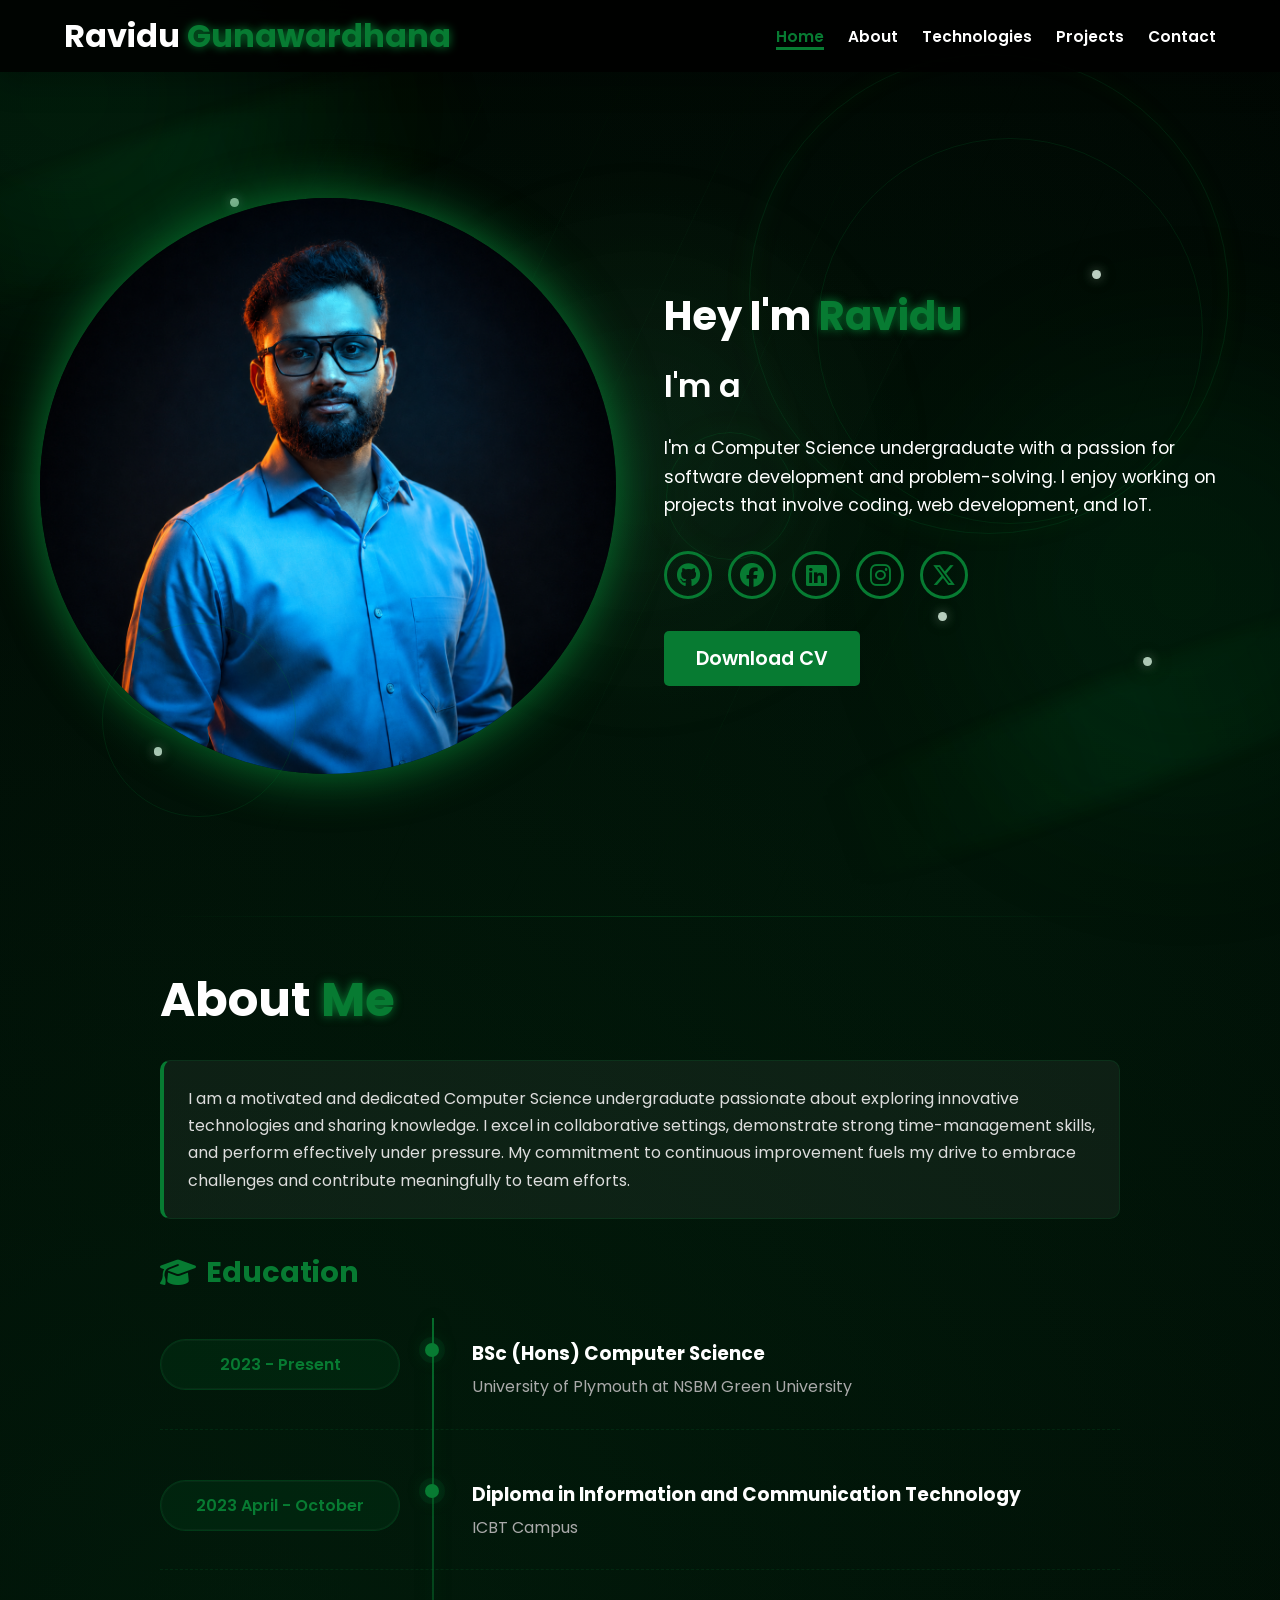
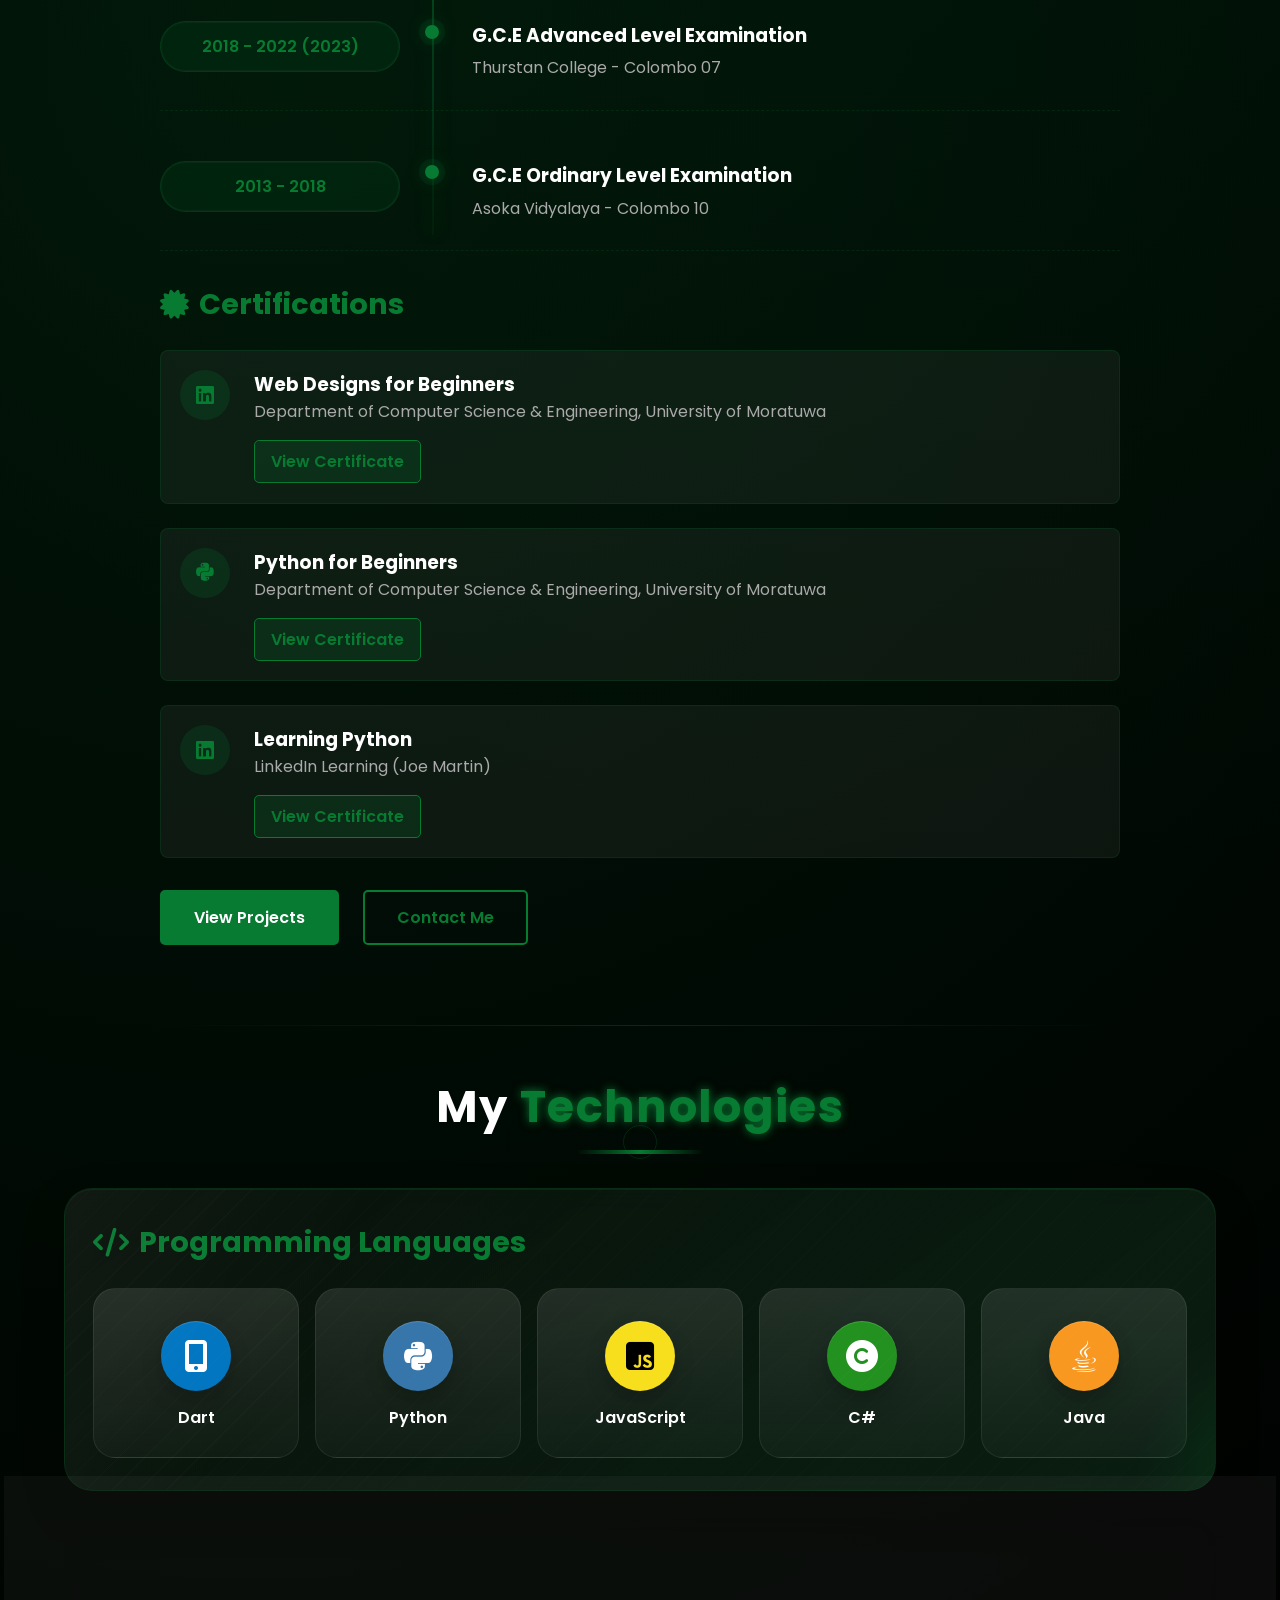
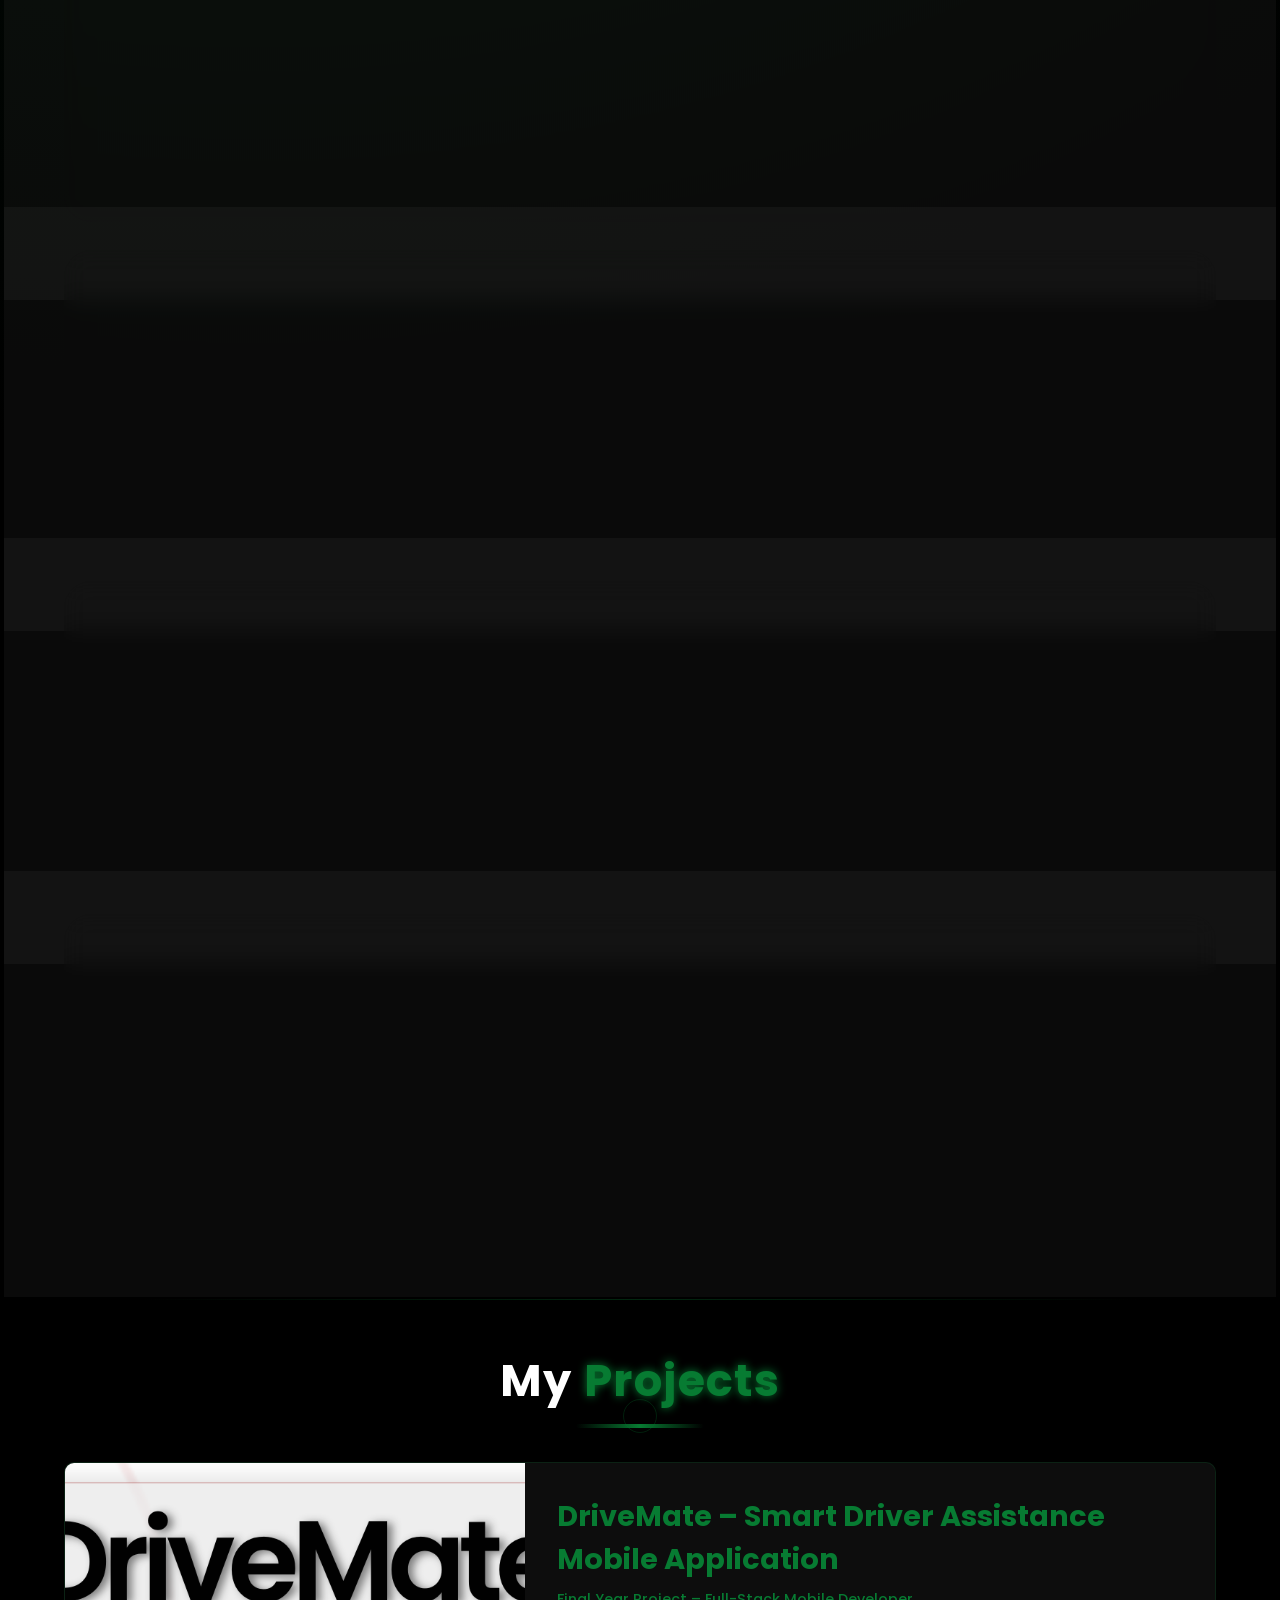
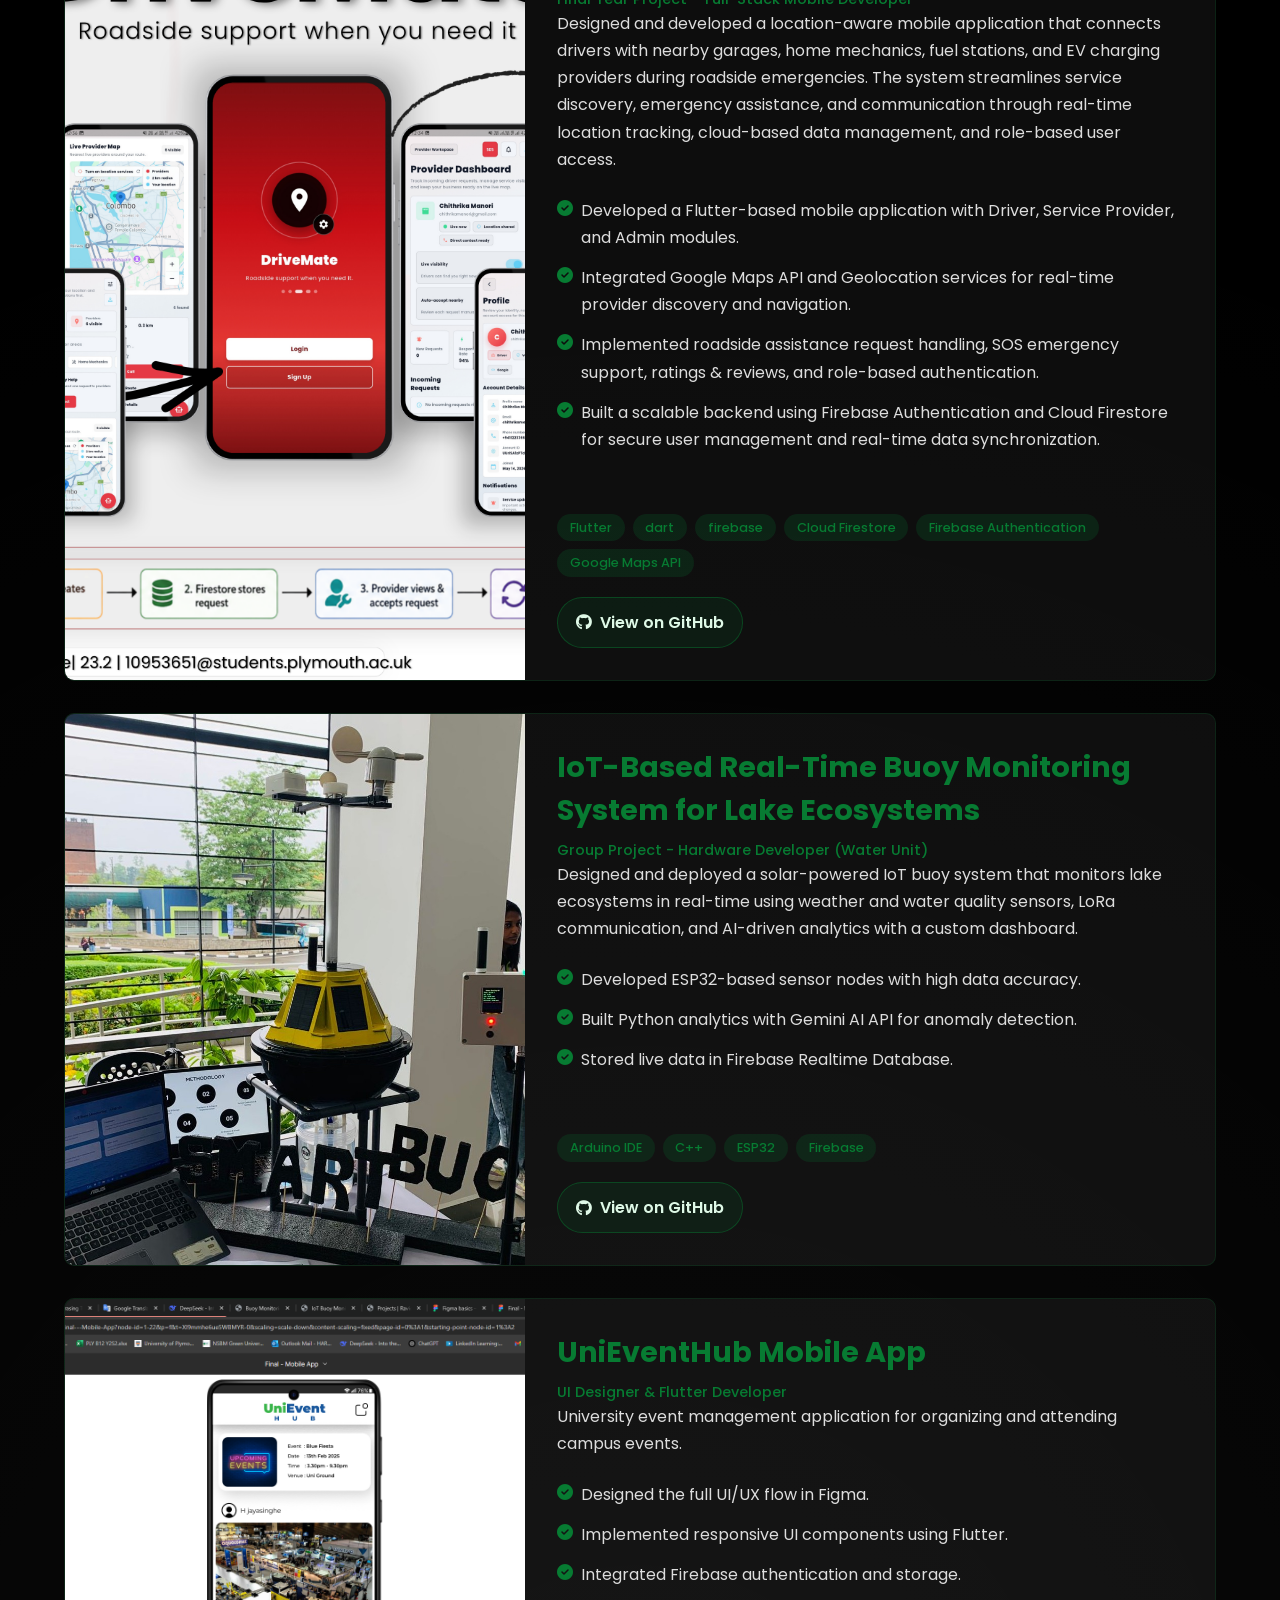
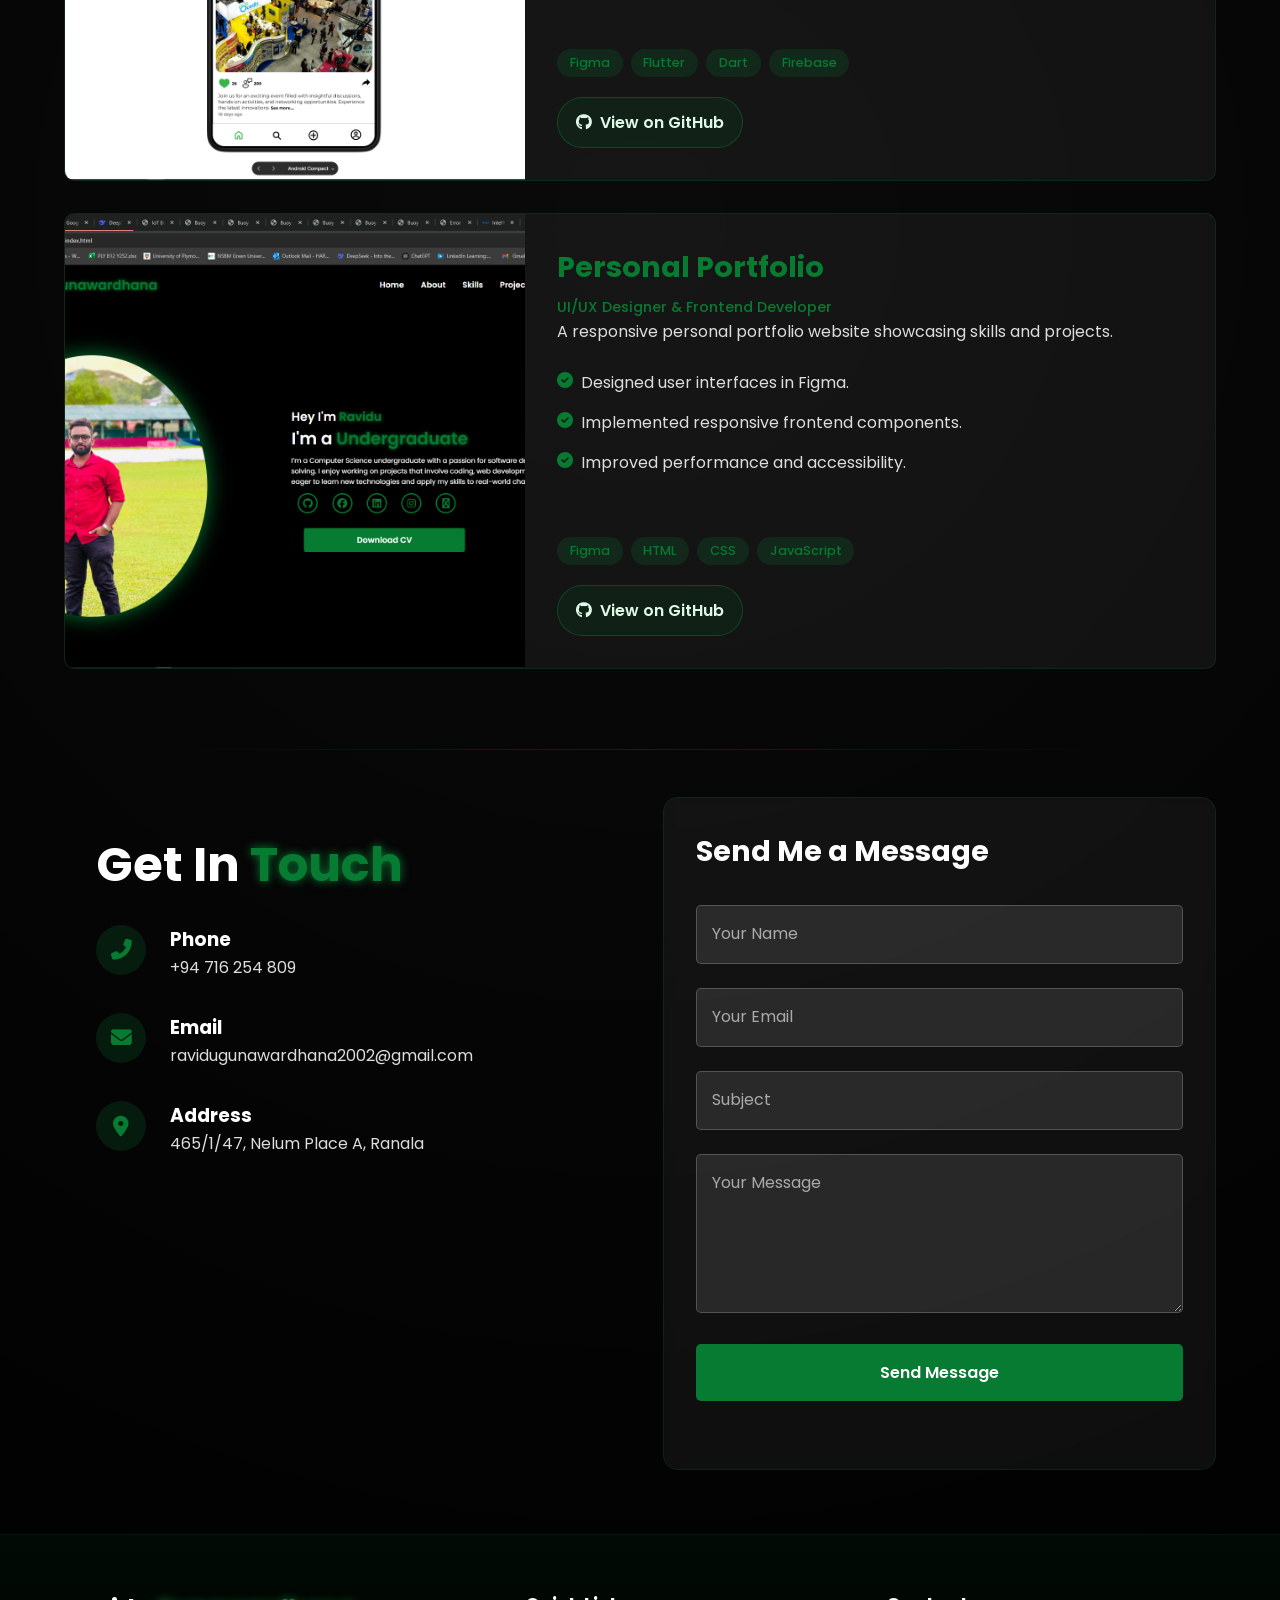
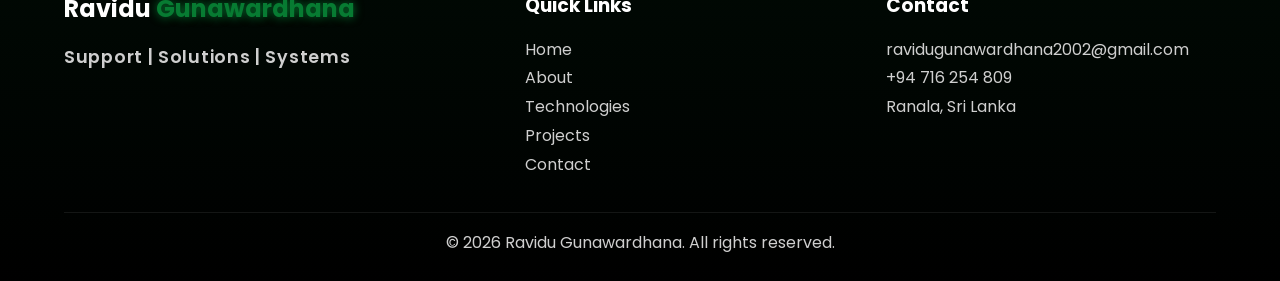
==== commit 0e7aa2bd: "upates the project" ====
--- a/index.html
+++ b/index.html
@@ -10,6 +10,19 @@
   <link rel="stylesheet" href="style.css" />
 </head>
 <body>
+  <div class="background-motion" aria-hidden="true">
+    <span class="motion-beam beam-1"></span>
+    <span class="motion-beam beam-2"></span>
+    <span class="motion-ring ring-1"></span>
+    <span class="motion-ring ring-2"></span>
+    <span class="motion-ring ring-3"></span>
+    <span class="motion-particle particle-1"></span>
+    <span class="motion-particle particle-2"></span>
+    <span class="motion-particle particle-3"></span>
+    <span class="motion-particle particle-4"></span>
+    <span class="motion-particle particle-5"></span>
+    <span class="motion-particle particle-6"></span>
+  </div>
   <nav>
     <div class="nav-container">
       <a class="logo" href="#home" data-aos="zoom-in" data-aos-duration="1500">
@@ -211,7 +224,34 @@
     <section id="projects" class="projects-section">
       <h1 class="section-title" data-aos="fade-down" data-aos-duration="1000">My <span>Projects</span></h1>
       <div class="projects-container">
+
         <div class="project-card" data-aos="fade-up" data-aos-duration="1000">
+          <div class="project-image"><img src="drivemate.png" alt="DriveMate – Smart Driver Assistance Mobile Application"></div>
+          <div class="project-content">
+            <div class="project-header">
+              <h3>DriveMate – Smart Driver Assistance Mobile Application</h3>
+              <span class="project-role">Final Year Project – Full-Stack Mobile Developer</span>
+            </div>
+            <p>Designed and developed a location-aware mobile application that connects drivers with nearby garages, 
+              home mechanics, fuel stations, and EV charging providers during roadside emergencies. 
+              The system streamlines service discovery, emergency assistance, and communication through real-time 
+              location tracking, cloud-based data management, and role-based user access.</p>
+            <ul class="project-details">
+              <li><i class="fas fa-check-circle"></i> Developed a Flutter-based mobile application with Driver, Service Provider, and Admin modules.</li>
+              <li><i class="fas fa-check-circle"></i> Integrated Google Maps API and Geolocation services for real-time provider discovery and navigation.</li>
+              <li><i class="fas fa-check-circle"></i> Implemented roadside assistance request handling, SOS emergency support, ratings & reviews, and role-based authentication.</li>
+              <li><i class="fas fa-check-circle"></i> Built a scalable backend using Firebase Authentication and Cloud Firestore for secure user management and real-time data synchronization.</li>
+            </ul>
+            <div class="project-tech"><span>Flutter</span><span>dart</span><span>firebase</span><span>Cloud Firestore</span><span>Firebase Authentication</span><span>Google Maps API</span></div>
+            <div class="project-links">
+              <a href="https://github.com/ravidugunawardhana/drivemateapp" target="_blank" rel="noopener noreferrer" class="project-link">
+                <i class="fa-brands fa-github"></i> View on GitHub
+              </a>
+            </div>
+          </div>
+        </div>
+
+        <!-- <div class="project-card" data-aos="fade-up" data-aos-duration="1000">
           <div class="project-image"><img src="IOT.jpg" alt="IoT-Based Real-Time Buoy Monitoring System"></div>
           <div class="project-content">
             <div class="project-header">
@@ -225,6 +265,33 @@
               <li><i class="fas fa-check-circle"></i> Stored live data in Firebase Realtime Database.</li>
             </ul>
             <div class="project-tech"><span>Arduino IDE</span><span>C++</span><span>ESP32</span><span>Firebase</span></div>
+            <div class="project-links">
+              <a href="https://github.com/ravidugunawardhana" target="_blank" rel="noopener noreferrer" class="project-link">
+                <i class="fa-brands fa-github"></i> View on GitHub
+              </a>
+            </div>
+          </div>
+        </div> -->
+        
+        <div class="project-card" data-aos="fade-up" data-aos-duration="1000">
+          <div class="project-image"><img src="IOT.jpg" alt="IoT-Based Real-Time Buoy Monitoring System"></div>
+          <div class="project-content">
+            <div class="project-header">
+              <h3>IoT-Based Real-Time Buoy Monitoring System for Lake Ecosystems</h3>
+              <span class="project-role">Group Project - Hardware Developer (Water Unit)</span>
+            </div>
+            <p>Designed and deployed a solar-powered IoT buoy system that monitors lake ecosystems in real-time using weather and water quality sensors, LoRa communication, and AI-driven analytics with a custom dashboard.</p>
+            <ul class="project-details">
+              <li><i class="fas fa-check-circle"></i> Developed ESP32-based sensor nodes with high data accuracy.</li>
+              <li><i class="fas fa-check-circle"></i> Built Python analytics with Gemini AI API for anomaly detection.</li>
+              <li><i class="fas fa-check-circle"></i> Stored live data in Firebase Realtime Database.</li>
+            </ul>
+            <div class="project-tech"><span>Arduino IDE</span><span>C++</span><span>ESP32</span><span>Firebase</span></div>
+            <div class="project-links">
+              <a href="https://github.com/ravidugunawardhana" target="_blank" rel="noopener noreferrer" class="project-link">
+                <i class="fa-brands fa-github"></i> View on GitHub
+              </a>
+            </div>
           </div>
         </div>
 
@@ -242,6 +309,11 @@
               <li><i class="fas fa-check-circle"></i> Integrated Firebase authentication and storage.</li>
             </ul>
             <div class="project-tech"><span>Figma</span><span>Flutter</span><span>Dart</span><span>Firebase</span></div>
+            <div class="project-links">
+              <a href="https://github.com/ravidugunawardhana" target="_blank" rel="noopener noreferrer" class="project-link">
+                <i class="fa-brands fa-github"></i> View on GitHub
+              </a>
+            </div>
           </div>
         </div>
 
@@ -259,6 +331,11 @@
               <li><i class="fas fa-check-circle"></i> Improved performance and accessibility.</li>
             </ul>
             <div class="project-tech"><span>Figma</span><span>HTML</span><span>CSS</span><span>JavaScript</span></div>
+            <div class="project-links">
+              <a href="https://github.com/ravidugunawardhana" target="_blank" rel="noopener noreferrer" class="project-link">
+                <i class="fa-brands fa-github"></i> View on GitHub
+              </a>
+            </div>
           </div>
         </div>
       </div>
--- a/style.css
+++ b/style.css
@@ -67,6 +67,152 @@
   bottom: 10%;
   background: rgba(7, 123, 50, 0.45);
   animation: driftGlow 18s ease-in-out infinite alternate-reverse;
+}
+
+.background-motion {
+  position: fixed;
+  inset: 0;
+  pointer-events: none;
+  overflow: hidden;
+  z-index: -2;
+  opacity: 0.95;
+}
+
+.background-motion::before {
+  content: "";
+  position: absolute;
+  inset: 0;
+  background:
+    radial-gradient(circle at 50% 50%, rgba(7, 123, 50, 0.18), transparent 38%),
+    repeating-linear-gradient(
+      115deg,
+      rgba(7, 123, 50, 0.06) 0 1px,
+      transparent 1px 120px
+    );
+  mask-image: radial-gradient(circle at center, black 35%, transparent 78%);
+  opacity: 0.65;
+  animation: gridDrift 26s linear infinite;
+}
+
+.background-motion::after {
+  content: "";
+  position: absolute;
+  inset: 10% 14%;
+  border-radius: 50%;
+  background:
+    radial-gradient(circle, rgba(255, 255, 255, 0.08), transparent 58%);
+  filter: blur(70px);
+  opacity: 0.55;
+  animation: breatheField 10s ease-in-out infinite;
+}
+
+.motion-beam,
+.motion-ring,
+.motion-particle {
+  position: absolute;
+}
+
+.motion-beam {
+  width: 40rem;
+  height: 7rem;
+  background: linear-gradient(90deg, transparent, rgba(7, 123, 50, 0.22), transparent);
+  filter: blur(10px);
+  opacity: 0.6;
+  --beam-rotation: -18deg;
+}
+
+.beam-1 {
+  top: 14%;
+  left: -8rem;
+  --beam-rotation: -18deg;
+  transform: rotate(var(--beam-rotation));
+  animation: sweepBeam 16s ease-in-out infinite;
+}
+
+.beam-2 {
+  right: -10rem;
+  bottom: 12%;
+  --beam-rotation: -20deg;
+  transform: rotate(var(--beam-rotation));
+  animation: sweepBeam 19s ease-in-out infinite reverse;
+}
+
+.motion-ring {
+  border-radius: 50%;
+  border: 1px solid rgba(7, 123, 50, 0.22);
+  box-shadow:
+    inset 0 0 24px rgba(7, 123, 50, 0.08),
+    0 0 28px rgba(7, 123, 50, 0.08);
+}
+
+.ring-1 {
+  width: 30rem;
+  height: 30rem;
+  top: 6%;
+  right: 4%;
+  animation: rotateRing 28s linear infinite;
+}
+
+.ring-2 {
+  width: 18rem;
+  height: 18rem;
+  bottom: 18%;
+  left: 6%;
+  animation: rotateRing 20s linear infinite reverse;
+}
+
+.ring-3 {
+  width: 8rem;
+  height: 8rem;
+  top: 48%;
+  left: 52%;
+  animation: rotateRing 14s linear infinite;
+}
+
+.motion-particle {
+  width: 0.55rem;
+  height: 0.55rem;
+  border-radius: 50%;
+  background: rgba(235, 255, 241, 0.85);
+  box-shadow:
+    0 0 12px rgba(255, 255, 255, 0.35),
+    0 0 22px rgba(7, 123, 50, 0.35);
+}
+
+.particle-1 {
+  top: 22%;
+  left: 18%;
+  animation: driftParticle 9s ease-in-out infinite;
+}
+
+.particle-2 {
+  top: 30%;
+  right: 14%;
+  animation: driftParticle 12s ease-in-out infinite 1.2s;
+}
+
+.particle-3 {
+  top: 58%;
+  left: 28%;
+  animation: driftParticle 10s ease-in-out infinite 0.8s;
+}
+
+.particle-4 {
+  top: 68%;
+  right: 26%;
+  animation: driftParticle 11.5s ease-in-out infinite 1.6s;
+}
+
+.particle-5 {
+  bottom: 16%;
+  left: 12%;
+  animation: driftParticle 8.5s ease-in-out infinite 0.4s;
+}
+
+.particle-6 {
+  bottom: 26%;
+  right: 10%;
+  animation: driftParticle 13s ease-in-out infinite 2s;
 }
 
 nav {
@@ -656,6 +802,7 @@
   box-shadow: inset 0 0 0 1px rgba(255, 255, 255, 0.03);
   text-align: center;
   height: fit-content;
+  overflow-wrap: anywhere;
 }
 
 .education-details {
@@ -785,45 +932,82 @@
 }
 
 .skills-container {
-  display: flex;
-  flex-direction: column;
-  gap: 3rem;
+  display: grid;
+  grid-template-columns: 1fr;
+  gap: 1.75rem;
   max-width: 1200px;
   margin: 0 auto;
 }
 
 .skill-category {
-  border-radius: 15px;
-  padding: 2rem;
-  backdrop-filter: blur(5px);
+  border-radius: 28px;
+  padding: 2rem 1.75rem;
+  backdrop-filter: blur(12px);
   position: relative;
   overflow: hidden;
+  background:
+    linear-gradient(145deg, rgba(8, 17, 10, 0.92), rgba(7, 123, 50, 0.14)),
+    rgba(255, 255, 255, 0.04);
+  box-shadow:
+    inset 0 1px 0 rgba(255, 255, 255, 0.05),
+    0 18px 40px rgba(0, 0, 0, 0.28);
 }
 
 .cards-container {
   display: grid;
-  grid-template-columns: repeat(auto-fill, minmax(150px, 1fr));
-  gap: 1.5rem;
+  grid-template-columns: repeat(auto-fit, minmax(140px, 1fr));
+  gap: 1rem;
+}
+
+.skill-category::before {
+  content: "";
+  position: absolute;
+  inset: auto -15% -35% auto;
+  width: 16rem;
+  height: 16rem;
+  border-radius: 50%;
+  background: radial-gradient(circle, rgba(7, 123, 50, 0.2), transparent 68%);
+  pointer-events: none;
+}
+
+.skill-category::after {
+  content: "";
+  position: absolute;
+  inset: 0;
+  background:
+    linear-gradient(120deg, rgba(255, 255, 255, 0.05), transparent 28%),
+    repeating-linear-gradient(
+      135deg,
+      transparent 0 18px,
+      rgba(255, 255, 255, 0.02) 18px 19px
+    );
+  opacity: 0.75;
+  pointer-events: none;
 }
 
 .skill-card {
-  background-color: rgba(255, 255, 255, 0.05);
-  border-radius: 10px;
-  padding: 1.5rem 1rem;
+  background:
+    linear-gradient(180deg, rgba(255, 255, 255, 0.1), rgba(255, 255, 255, 0.03));
+  border-radius: 22px;
+  padding: 1.35rem 0.9rem 1.1rem;
   display: flex;
   flex-direction: column;
   align-items: center;
   justify-content: center;
-  transition: all 0.3s ease;
-  border: 1px solid rgba(7, 123, 50, 0.1);
+  transition: transform 0.3s ease, background-color 0.3s ease, box-shadow 0.3s ease, border-color 0.3s ease;
+  border: 1px solid rgba(255, 255, 255, 0.08);
   position: relative;
   overflow: hidden;
+  min-height: 170px;
+  text-align: center;
 }
 
 .skill-card:hover {
-  transform: translateY(-8px);
-  background-color: rgba(7, 123, 50, 0.1);
-  box-shadow: 0 5px 15px rgba(7, 123, 50, 0.3);
+  transform: translateY(-10px) scale(1.02);
+  background:
+    linear-gradient(180deg, rgba(7, 123, 50, 0.22), rgba(255, 255, 255, 0.05));
+  border-color: rgba(7, 123, 50, 0.35);
+  box-shadow: 0 16px 28px rgba(7, 123, 50, 0.2);
 }
 
 .skill-card::after,
@@ -847,8 +1031,8 @@
 }
 
 .skill-icon {
-  width: 60px;
-  height: 60px;
+  width: 70px;
+  height: 70px;
   border-radius: 50%;
   display: flex;
   align-items: center;
@@ -856,12 +1040,17 @@
   font-size: 2rem;
   margin-bottom: 1rem;
   color: white;
+  box-shadow:
+    0 10px 20px rgba(0, 0, 0, 0.22),
+    inset 0 1px 0 rgba(255, 255, 255, 0.15);
 }
 
 .skill-card h3 {
-  font-size: 1.1rem;
-  font-weight: 500;
+  font-size: 1rem;
+  font-weight: 600;
   text-align: center;
+  line-height: 1.4;
+  max-width: 12ch;
 }
 
 .python { background-color: #3776AB; }
@@ -925,6 +1114,7 @@
   display: flex;
   flex-direction: column;
   justify-content: center;
+  min-width: 0;
 }
 
 .project-role {
@@ -936,7 +1126,7 @@
 }
 
 .project-content h3 {
-  font-size: 1.8rem;
+  font-size: clamp(1.35rem, 2.5vw, 1.8rem);
   margin-bottom: 0.5rem;
   color: var(--primary-color);
 }
@@ -972,6 +1162,32 @@
   border-radius: 20px;
   font-size: 0.8rem;
   font-weight: 500;
+}
+
+.project-links {
+  margin-top: 1.25rem;
+}
+
+.project-link {
+  display: inline-flex;
+  align-items: center;
+  gap: 0.55rem;
+  padding: 0.75rem 1.1rem;
+  border-radius: 999px;
+  border: 1px solid rgba(7, 123, 50, 0.45);
+  background: rgba(7, 123, 50, 0.12);
+  color: #dff9e7;
+  text-decoration: none;
+  font-weight: 600;
+  transition: transform 0.25s ease, background-color 0.25s ease, box-shadow 0.25s ease, color 0.25s ease;
+}
+
+.project-link:hover,
+.project-link:focus {
+  background: var(--primary-color);
+  color: #fff;
+  transform: translateY(-2px);
+  box-shadow: 0 0 18px rgba(7, 123, 50, 0.35);
 }
 
 .contact-info {
@@ -1150,6 +1366,18 @@
   letter-spacing: 0.04em;
 }
 
+@media (min-width: 1440px) {
+  .hero-section,
+  .about-section,
+  .skills-section,
+  .projects-section,
+  .contact-section,
+  .site-footer {
+    padding-left: max(5%, calc((100vw - 1400px) / 2));
+    padding-right: max(5%, calc((100vw - 1400px) / 2));
+  }
+}
+
 .footer-links,
 .footer-contact {
   display: flex;
@@ -1197,6 +1425,60 @@
   }
 }
 
+@keyframes gridDrift {
+  0% {
+    transform: translate3d(0, 0, 0);
+  }
+  100% {
+    transform: translate3d(54px, 26px, 0);
+  }
+}
+
+@keyframes breatheField {
+  0%, 100% {
+    transform: scale(0.96);
+    opacity: 0.4;
+  }
+  50% {
+    transform: scale(1.06);
+    opacity: 0.72;
+  }
+}
+
+@keyframes sweepBeam {
+  0%, 100% {
+    transform: translate3d(0, 0, 0) rotate(var(--beam-rotation)) scaleX(0.96);
+    opacity: 0.22;
+  }
+  50% {
+    transform: translate3d(7vw, -3vh, 0) rotate(var(--beam-rotation)) scaleX(1.08);
+    opacity: 0.58;
+  }
+}
+
+@keyframes rotateRing {
+  from {
+    transform: rotate(0deg) scale(1);
+  }
+  50% {
+    transform: rotate(180deg) scale(1.04);
+  }
+  to {
+    transform: rotate(360deg) scale(1);
+  }
+}
+
+@keyframes driftParticle {
+  0%, 100% {
+    transform: translate3d(0, 0, 0) scale(0.85);
+    opacity: 0.25;
+  }
+  50% {
+    transform: translate3d(18px, -26px, 0) scale(1.2);
+    opacity: 1;
+  }
+}
+
 @keyframes orbitRing {
   from {
     transform: translateX(-50%) rotate(0deg);
@@ -1286,6 +1568,14 @@
     padding: 2rem 5%;
   }
 
+  .about-section,
+  .skills-section,
+  .projects-section,
+  .contact-section {
+    padding-top: 3.5rem;
+    padding-bottom: 3.5rem;
+  }
+
   .main-container {
     justify-content: center;
   }
@@ -1310,6 +1600,24 @@
   .btn-wrap {
     justify-content: center;
   }
+
+  .about-container,
+  .contact-container {
+    gap: 2.25rem;
+  }
+
+  .education-section::before {
+    left: 15.5rem;
+  }
+
+  .education-item {
+    grid-template-columns: 13.5rem 2rem 1fr;
+  }
+
+  .education-item::before {
+    left: 15.06rem;
+  }
+
 }
 
 @media (max-width: 992px) {
@@ -1347,15 +1655,86 @@
     right: 1rem;
     top: 1rem;
   }
+
+  .certification-item,
+  .info-item {
+    align-items: center;
+  }
+
+  .footer-brand,
+  .footer-links,
+  .footer-contact {
+    text-align: center;
+  }
 }
 
 @media (max-width: 884px) {
+  .section-title {
+    font-size: 2.4rem;
+  }
+
+  .skill-category,
+  .contact-form,
+  .contact-info {
+    padding: 1.5rem;
+  }
+
+  .project-content {
+    padding: 1.5rem;
+  }
+
+  .skill-category {
+    padding: 1.5rem;
+    border-radius: 24px;
+  }
+
   .cards-container {
-    grid-template-columns: repeat(auto-fill, minmax(120px, 1fr));
+    grid-template-columns: repeat(auto-fit, minmax(130px, 1fr));
   }
 }
 
 @media (max-width: 768px) {
+  .background-motion::before {
+    opacity: 0.42;
+  }
+
+  .background-motion::after {
+    inset: 18% 10%;
+  }
+
+  .motion-beam {
+    width: 26rem;
+  }
+
+  .ring-1 {
+    width: 22rem;
+    height: 22rem;
+    right: -2rem;
+  }
+
+  .ring-2 {
+    width: 14rem;
+    height: 14rem;
+  }
+
+  .ring-3 {
+    left: auto;
+    right: 12%;
+  }
+
+  nav {
+    min-height: 64px;
+  }
+
+  .nav-container {
+    min-height: 64px;
+    padding: 0 1rem;
+  }
+
+  .logo {
+    font-size: 1.4rem;
+  }
+
   .nav-container .links {
     display: none;
   }
@@ -1369,6 +1748,19 @@
     width: min(400px, 80%);
   }
 
+  .hero-section {
+    min-height: auto;
+    padding: 1.5rem 1rem 3rem;
+  }
+
+  .main-container {
+    gap: 2rem;
+  }
+
+  .main-container .content {
+    text-align: center;
+  }
+
   .project-card {
     flex-direction: column;
   }
@@ -1376,6 +1768,10 @@
   .project-image,
   .project-content {
     width: 100%;
+  }
+
+  .project-image {
+    min-height: 220px;
   }
 
   .contact-info,
@@ -1384,6 +1780,32 @@
     padding: 1.5rem;
   }
 
+  .about-section,
+  .skills-section,
+  .projects-section,
+  .contact-section,
+  .site-footer {
+    padding-left: 1rem;
+    padding-right: 1rem;
+  }
+
+  .about-buttons {
+    justify-content: center;
+  }
+
+  .certification-item {
+    flex-direction: column;
+    align-items: flex-start;
+  }
+
+  .education-item {
+    border-radius: 14px;
+  }
+
+  .footer-container {
+    gap: 1.5rem;
+  }
+
   .footer-container {
     grid-template-columns: 1fr;
     text-align: center;
@@ -1407,6 +1829,10 @@
     font-size: 1.2rem;
   }
 
+  .social-links {
+    gap: 0.7rem;
+  }
+
   .content button {
     width: 100%;
     max-width: 200px;
@@ -1425,7 +1851,113 @@
   }
 
   .cards-container {
-    grid-template-columns: repeat(auto-fill, minmax(100px, 1fr));
+    grid-template-columns: repeat(2, minmax(0, 1fr));
+  }
+
+  .project-image {
+    min-height: 180px;
+  }
+
+  .project-content,
+  .skill-category,
+  .contact-form,
+  .contact-info,
+  .personal-statement,
+  .certification-item {
+    padding: 1.1rem;
+  }
+
+  .education-period {
+    width: 100%;
+    font-size: 0.95rem;
+  }
+
+  .footer-brand h2 {
+    font-size: 1.45rem;
+  }
+
+  .footer-brand p {
+    font-size: 1rem;
+  }
+}
+
+@media (max-width: 640px) {
+  .content h1 {
+    font-size: 2rem;
+  }
+
+  .content .typewriter {
+    font-size: 1.45rem;
+    min-height: 2rem;
+  }
+
+  .content p,
+  .personal-statement p,
+  .project-content p,
+  .project-details li,
+  .footer-brand p,
+  .footer-contact p,
+  .footer-contact a,
+  .footer-links a {
+    font-size: 0.95rem;
+  }
+
+  .section-title {
+    font-size: 2.15rem;
+  }
+
+  .education-section h2,
+  .certifications-section h2,
+  .skill-category h2 {
+    font-size: 1.45rem;
+  }
+
+  .project-tech {
+    gap: 0.4rem;
+  }
+
+  .project-tech span {
+    font-size: 0.75rem;
+  }
+}
+
+@media (max-width: 480px) {
+  .section-title {
+    font-size: 2rem;
+  }
+
+  .footer-brand p {
+    font-size: 1rem;
+  }
+}
+
+@media (max-width: 360px) {
+  .logo {
+    font-size: 1.2rem;
+  }
+
+  .content h1 {
+    font-size: 1.7rem;
+  }
+
+  .content .typewriter {
+    font-size: 1.2rem;
+  }
+
+  .cards-container {
+    grid-template-columns: 1fr 1fr;
+    gap: 0.85rem;
+  }
+
+  .skill-card {
+    padding: 1rem 0.75rem;
+    min-height: 150px;
+  }
+
+  .skill-icon {
+    width: 58px;
+    height: 58px;
+    font-size: 1.6rem;
   }
 }
 
@@ -1442,4 +1974,8 @@
     opacity: 1 !important;
     transform: none !important;
   }
-}
+
+  .background-motion {
+    display: none;
+  }
+}
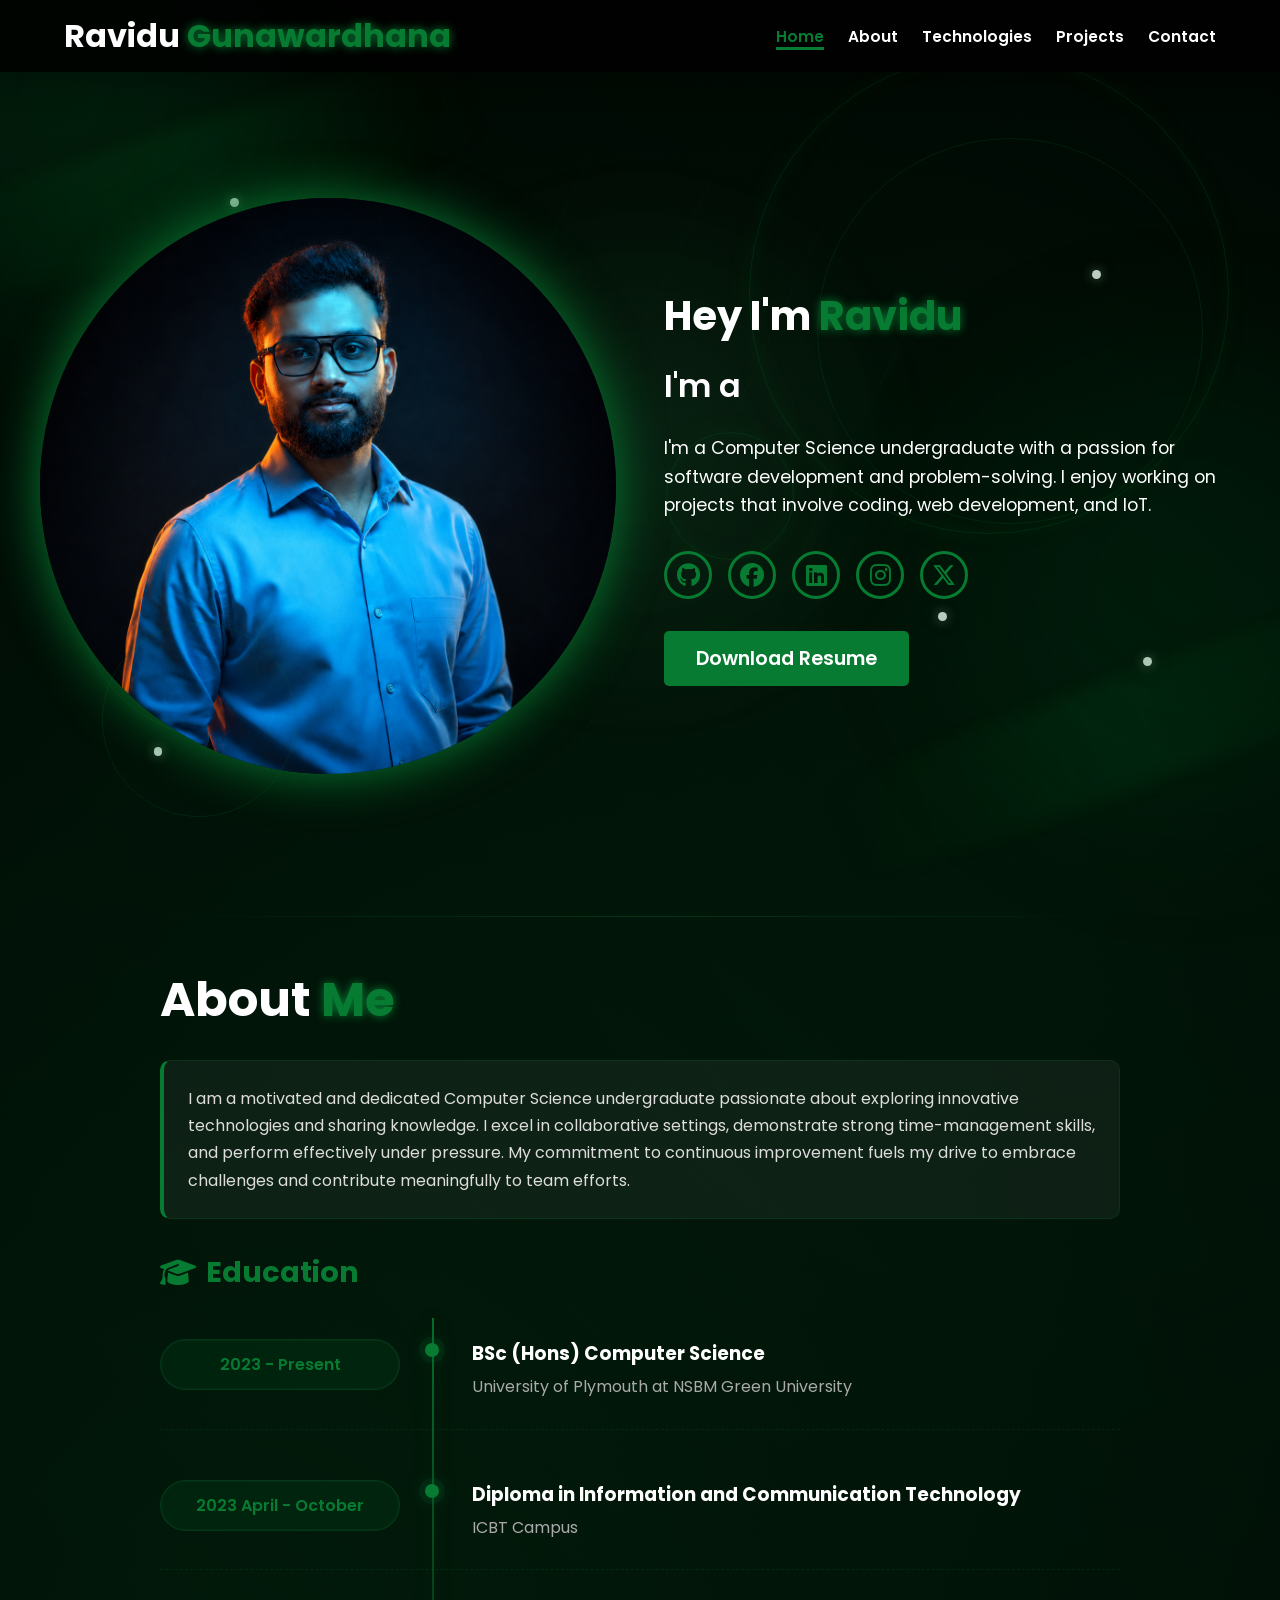
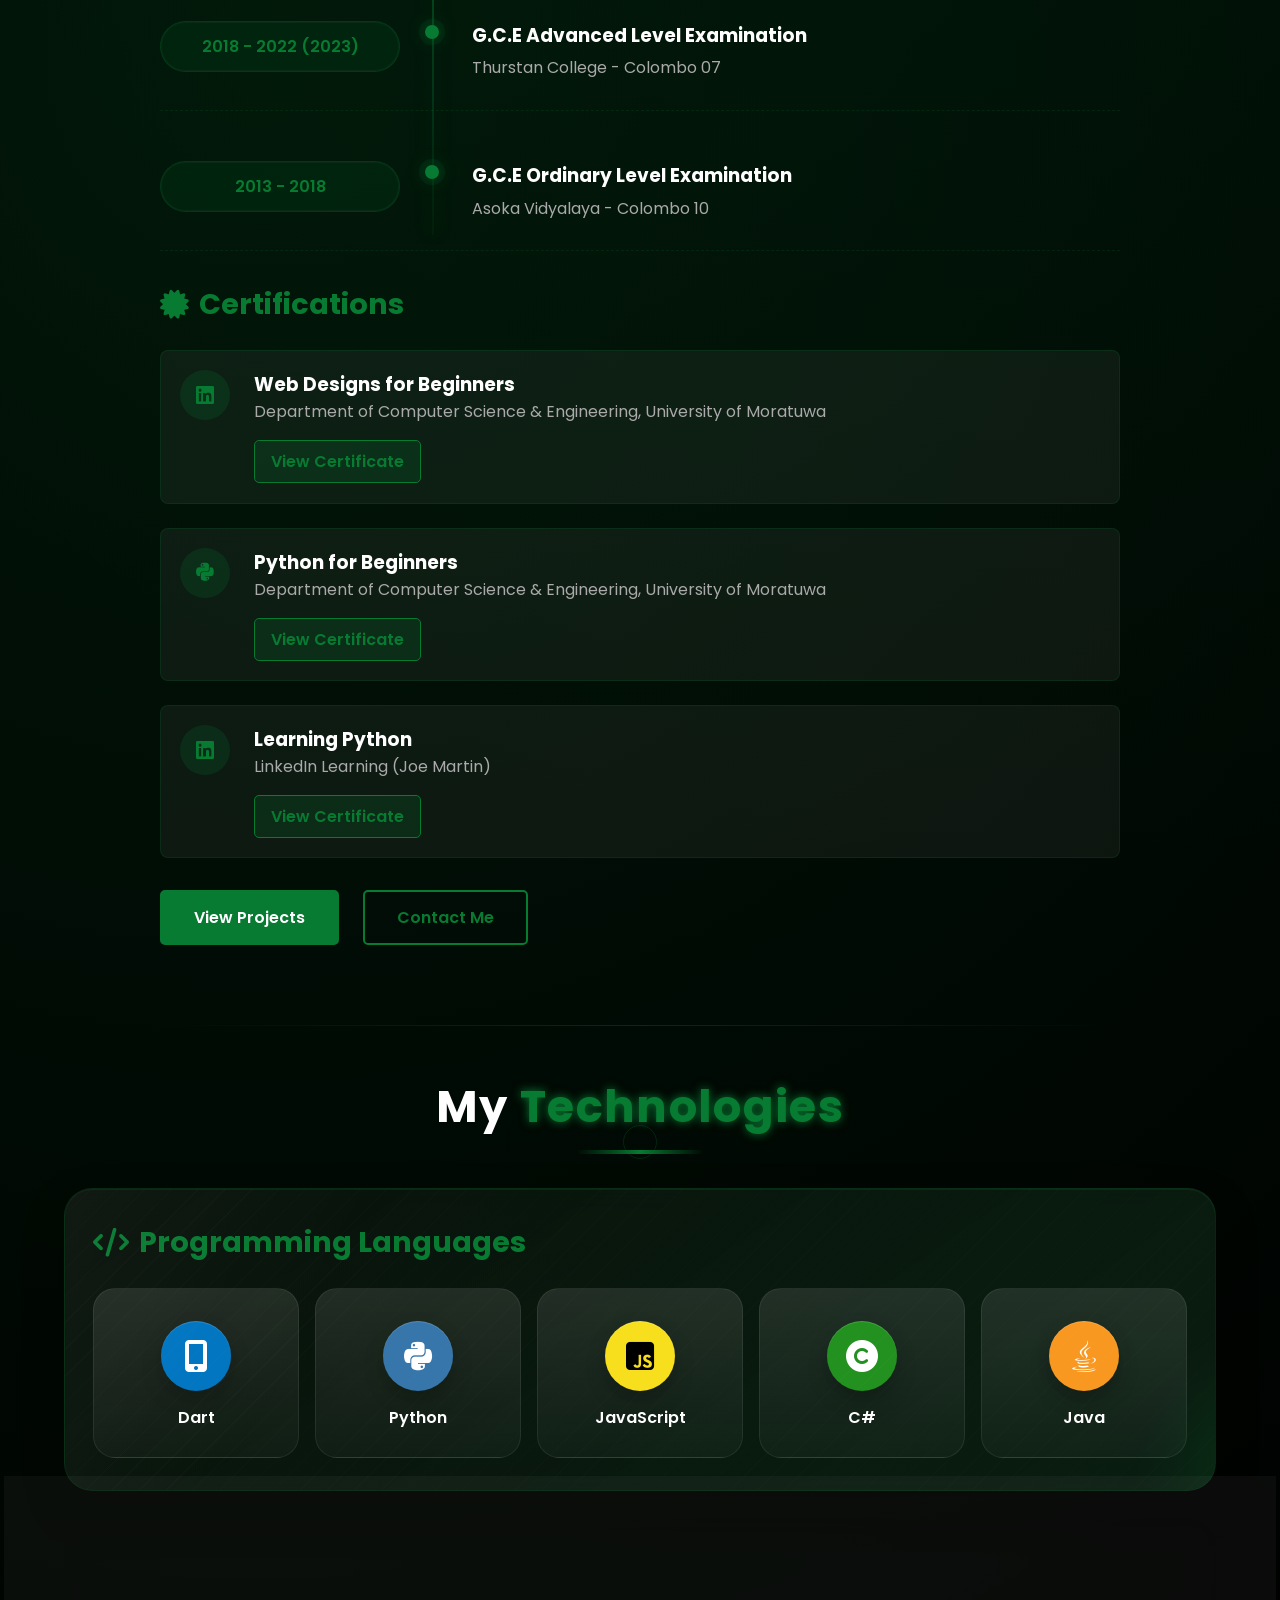
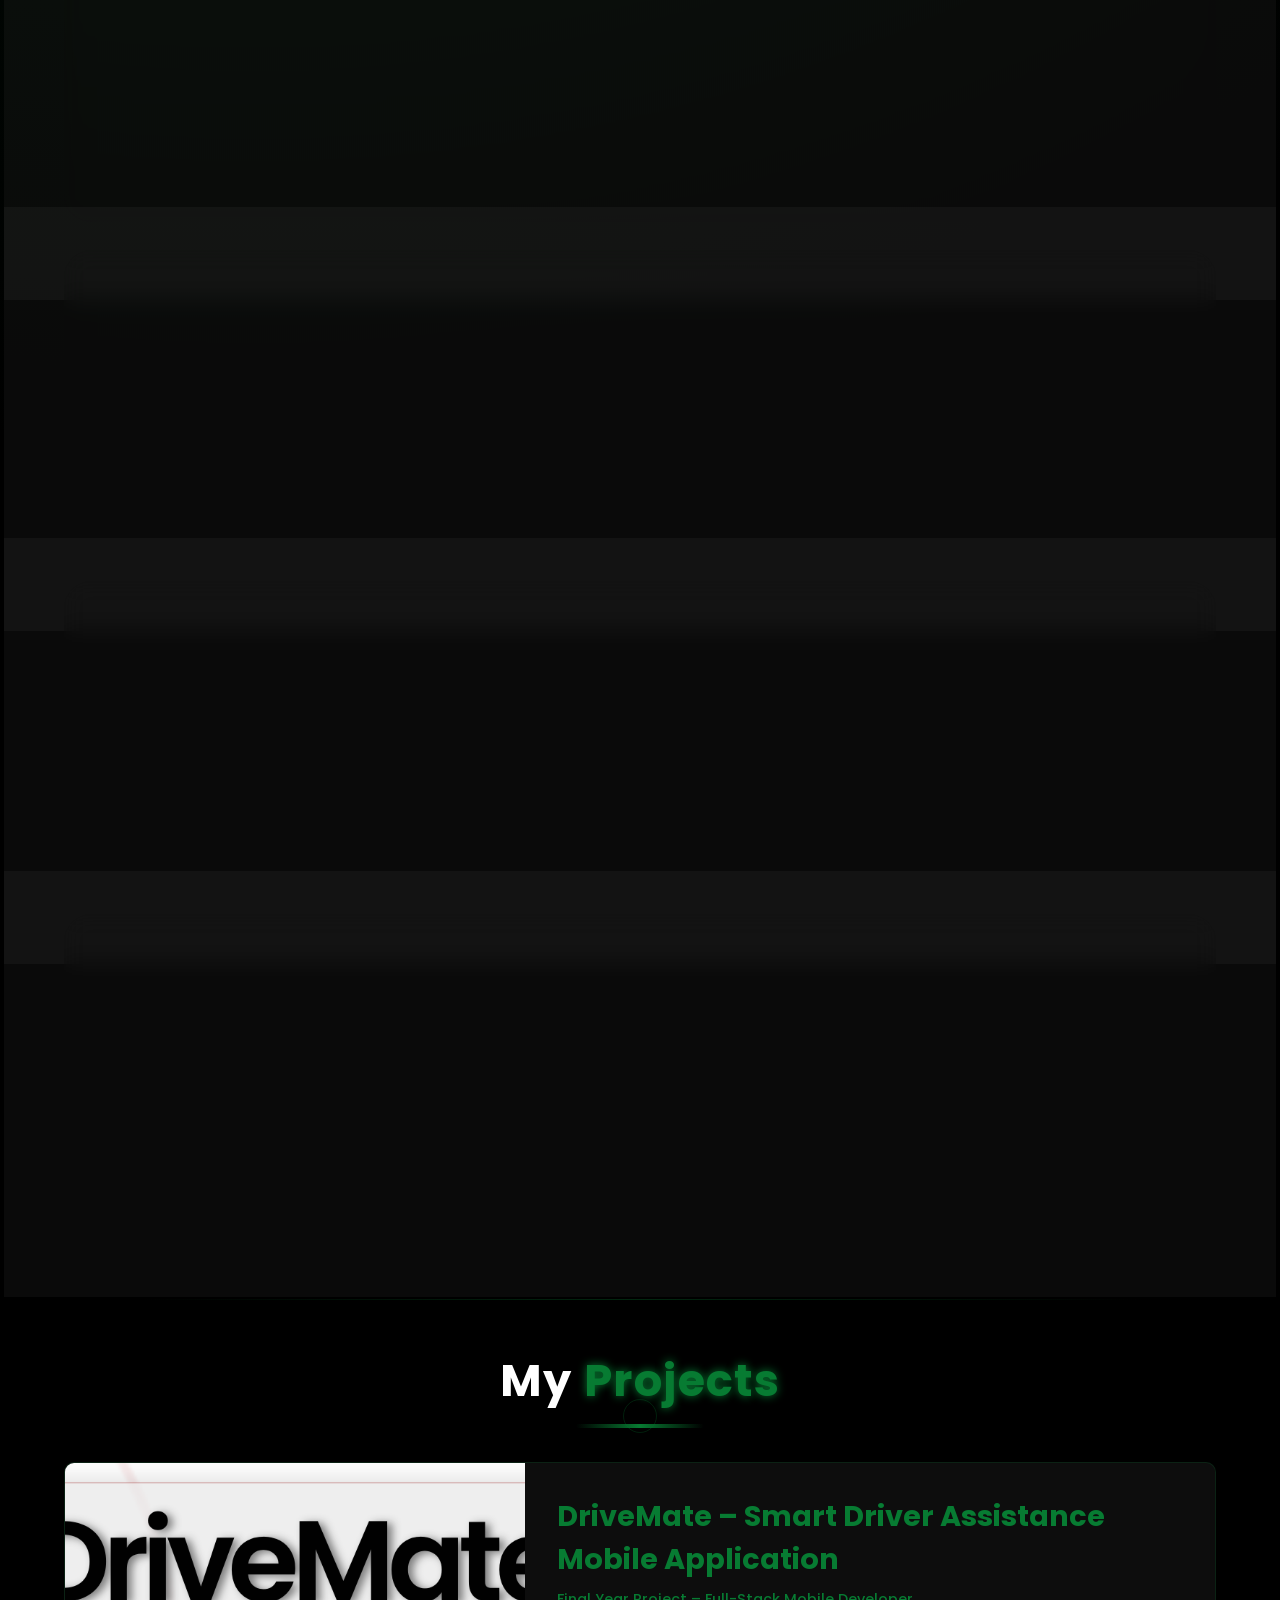
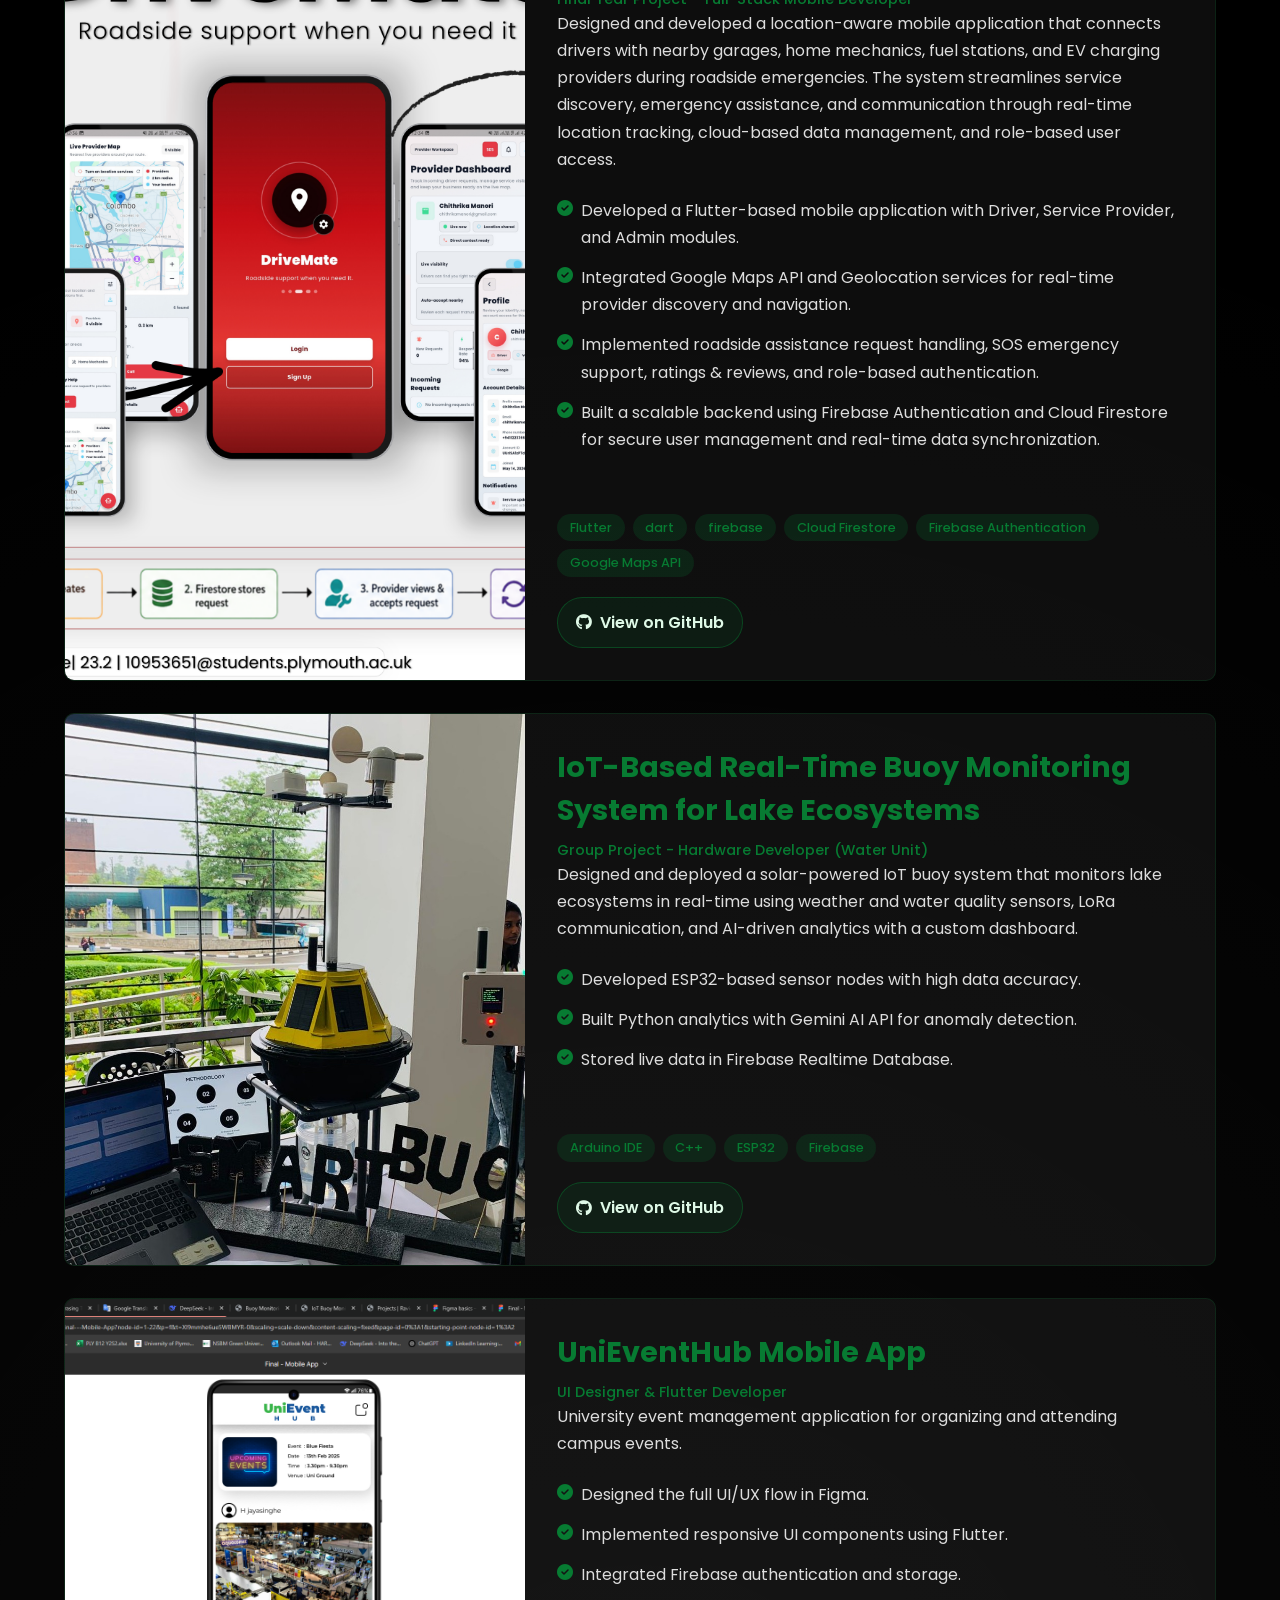
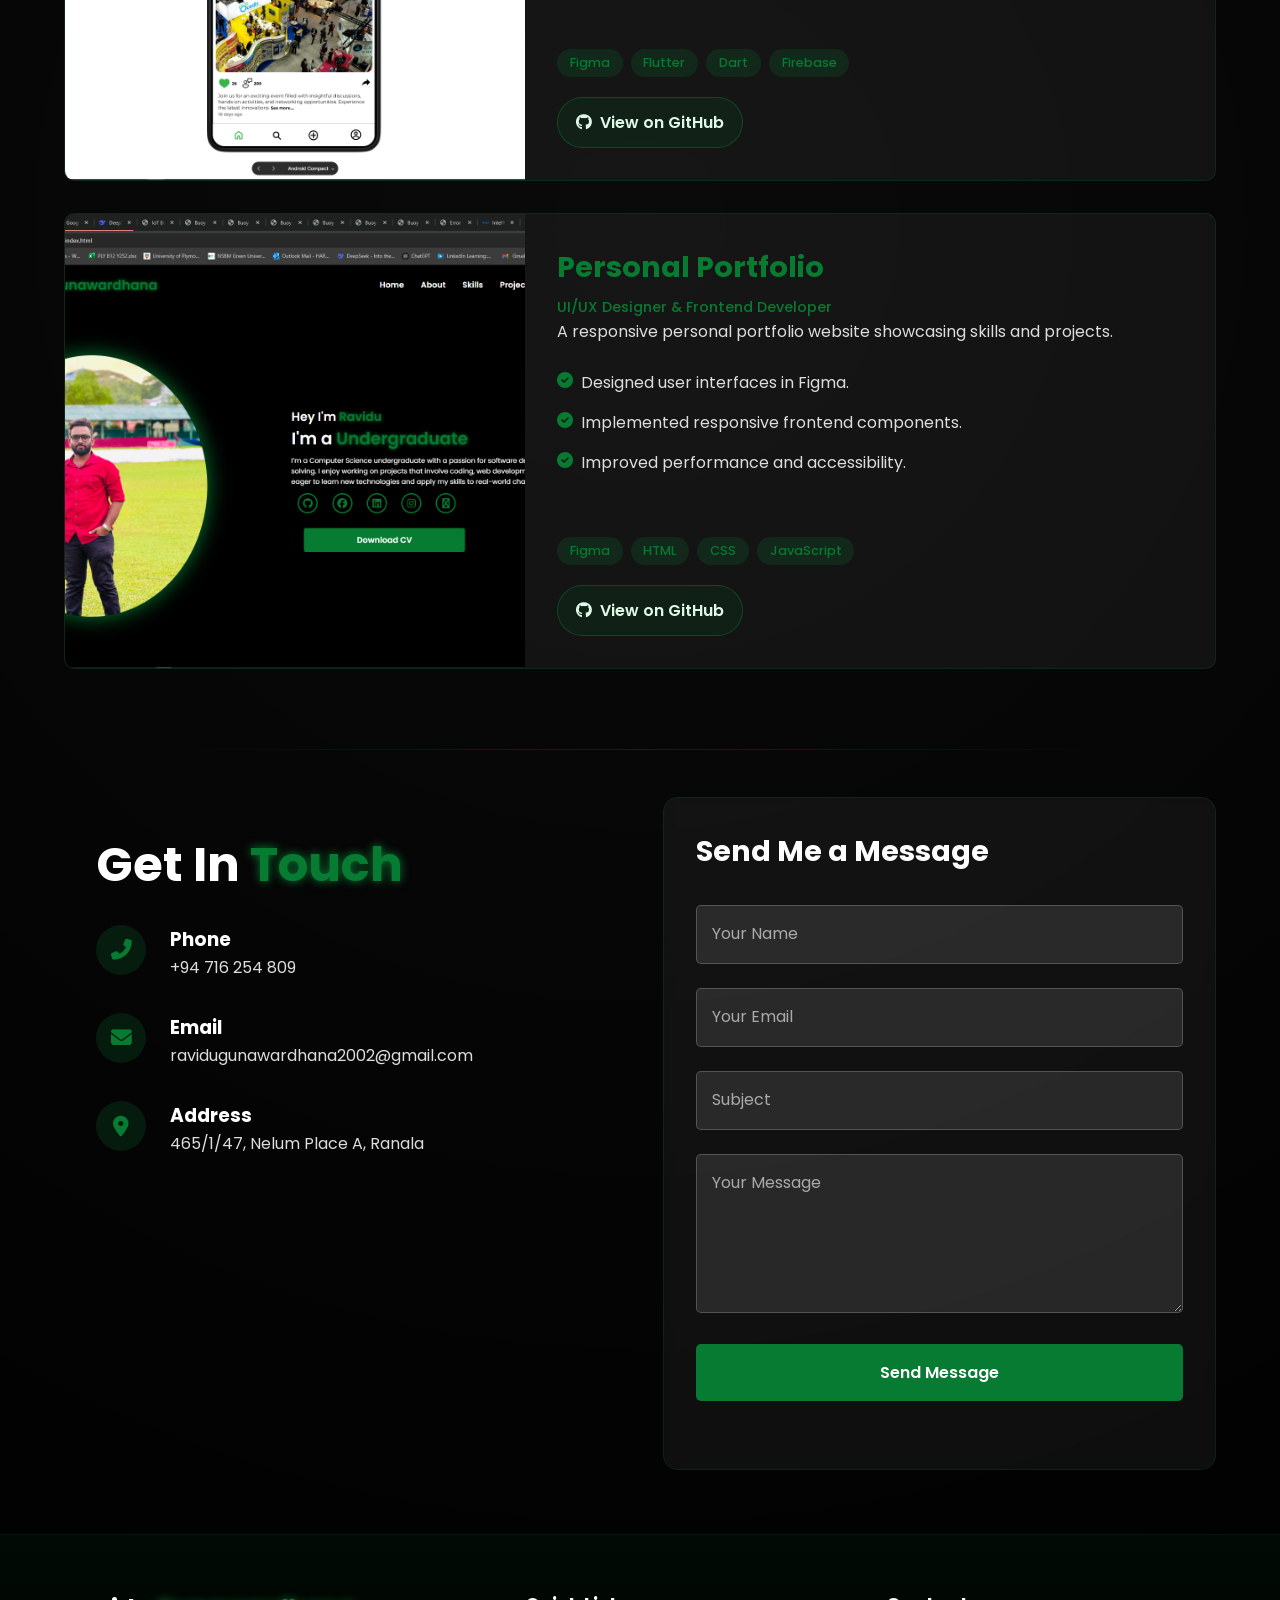
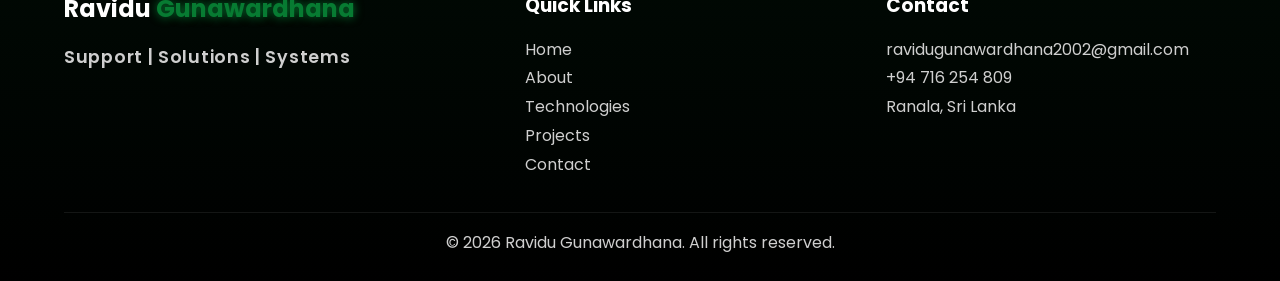
==== commit 7f6a7a77: "changes" ====
--- a/index.html
+++ b/index.html
@@ -72,7 +72,7 @@
             <a href="https://x.com/raviduyg" target="_blank" rel="noopener noreferrer" aria-label="Twitter" data-aos="fade-up" data-aos-duration="1500" data-aos-delay="1700"><i class="fa-brands fa-x-twitter"></i></a>
           </div>
           <div class="btn-wrap" data-aos="zoom-in" data-aos-duration="1500" data-aos-delay="1800">
-            <button onclick="downloadCV()">Download CV</button>
+            <button onclick="downloadCV()">Download Resume</button>
           </div>
         </div>
       </div>
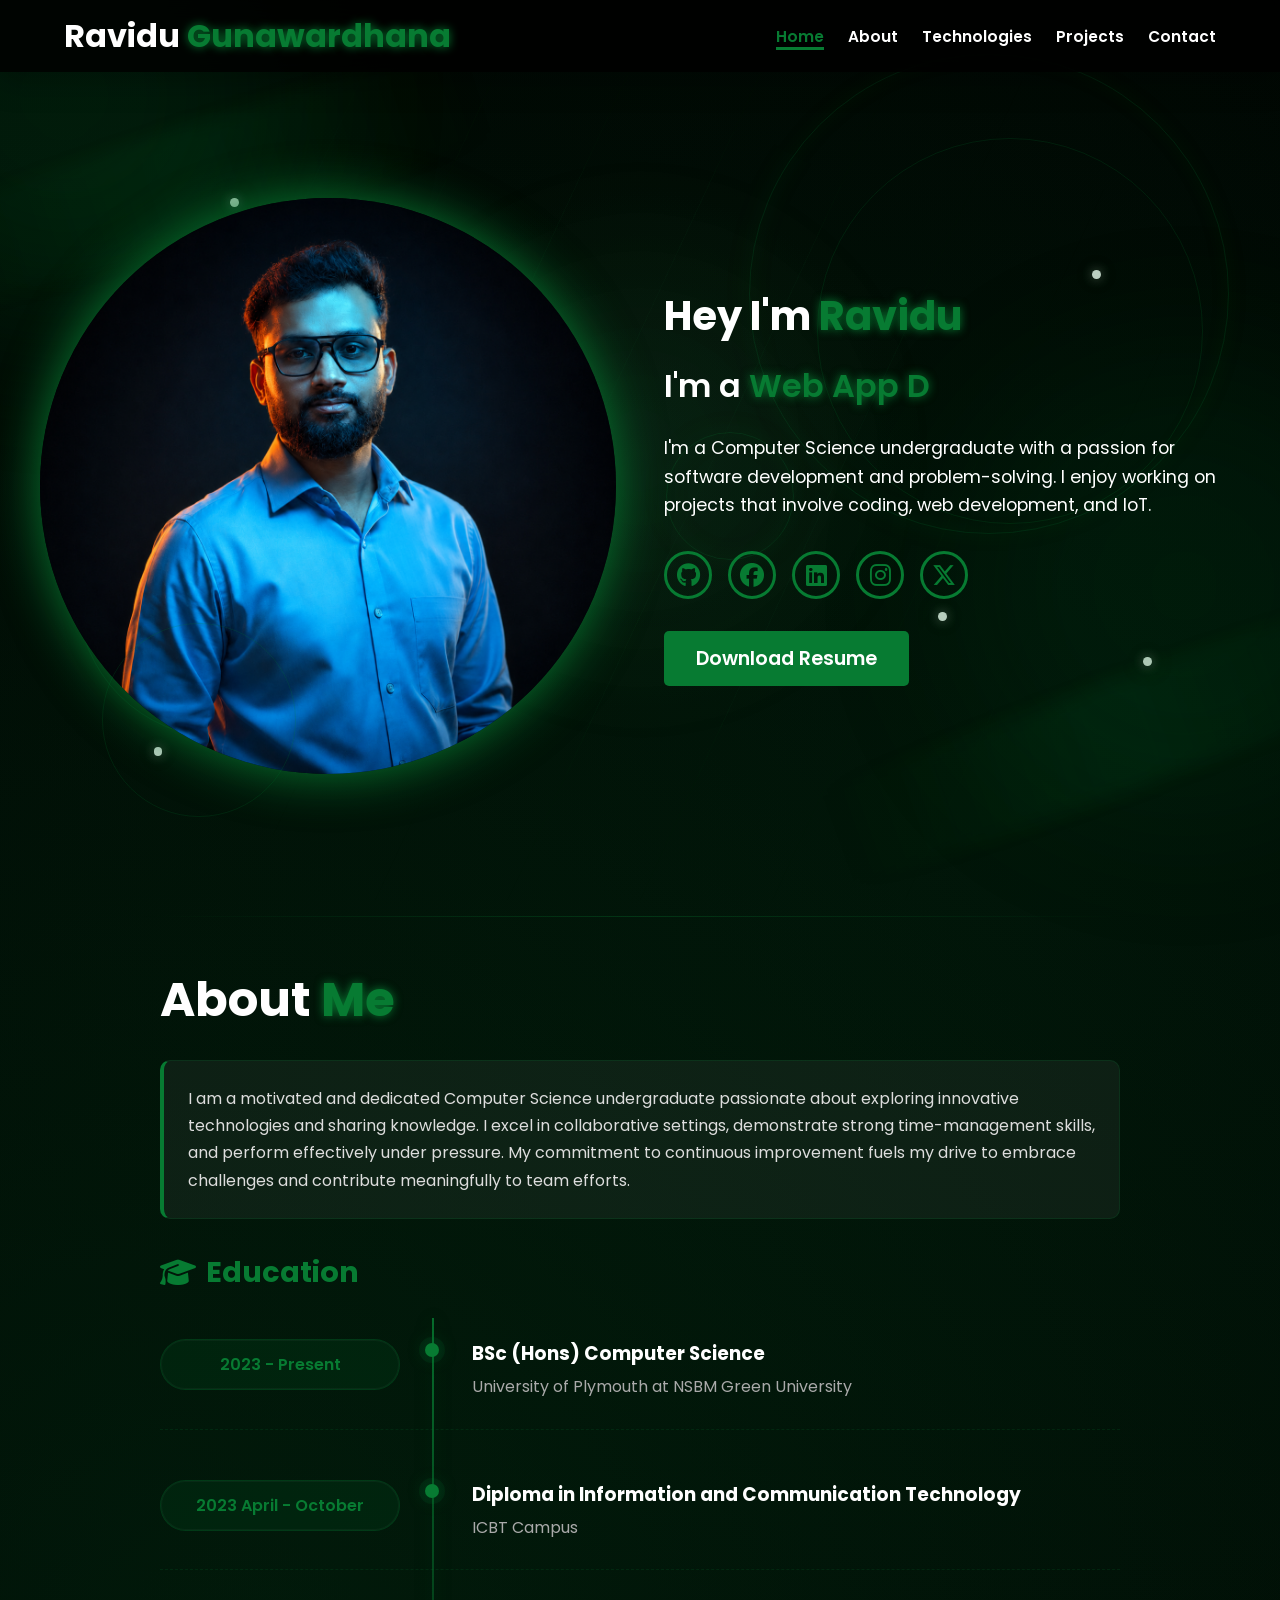
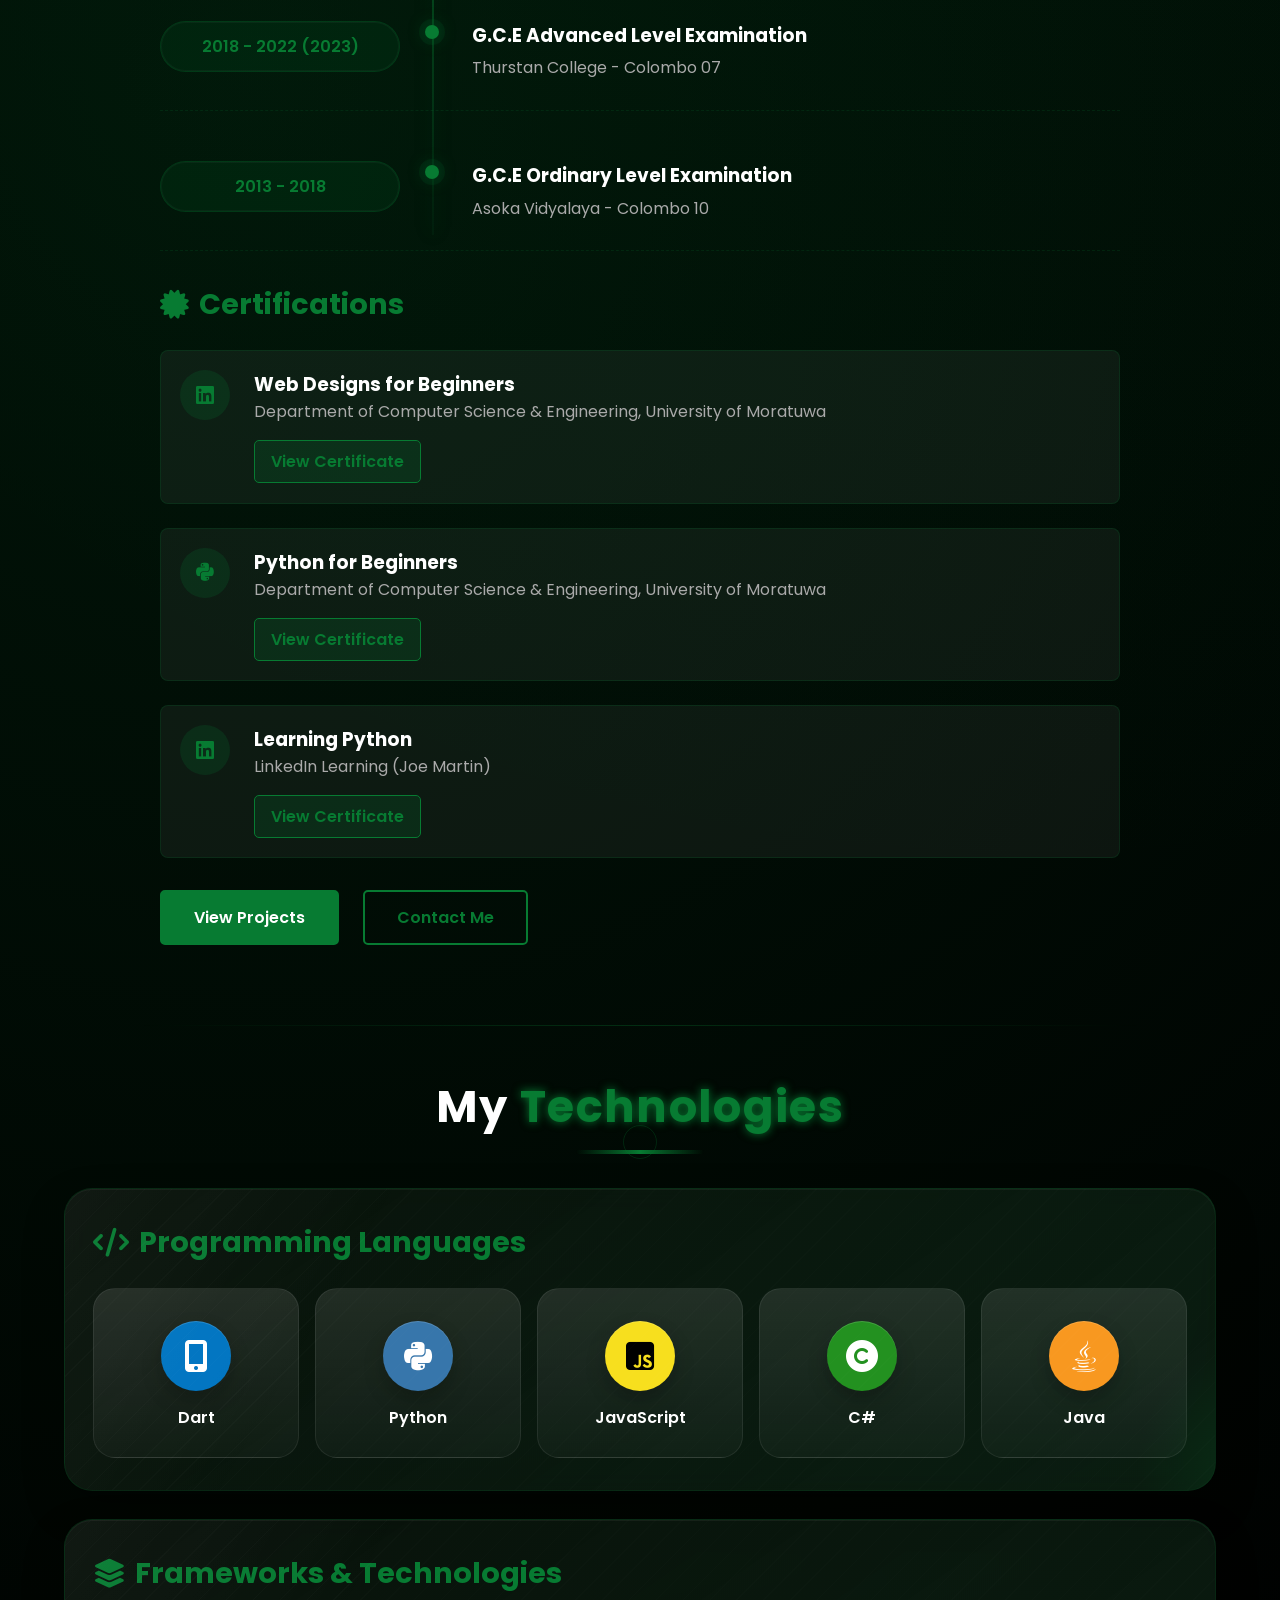
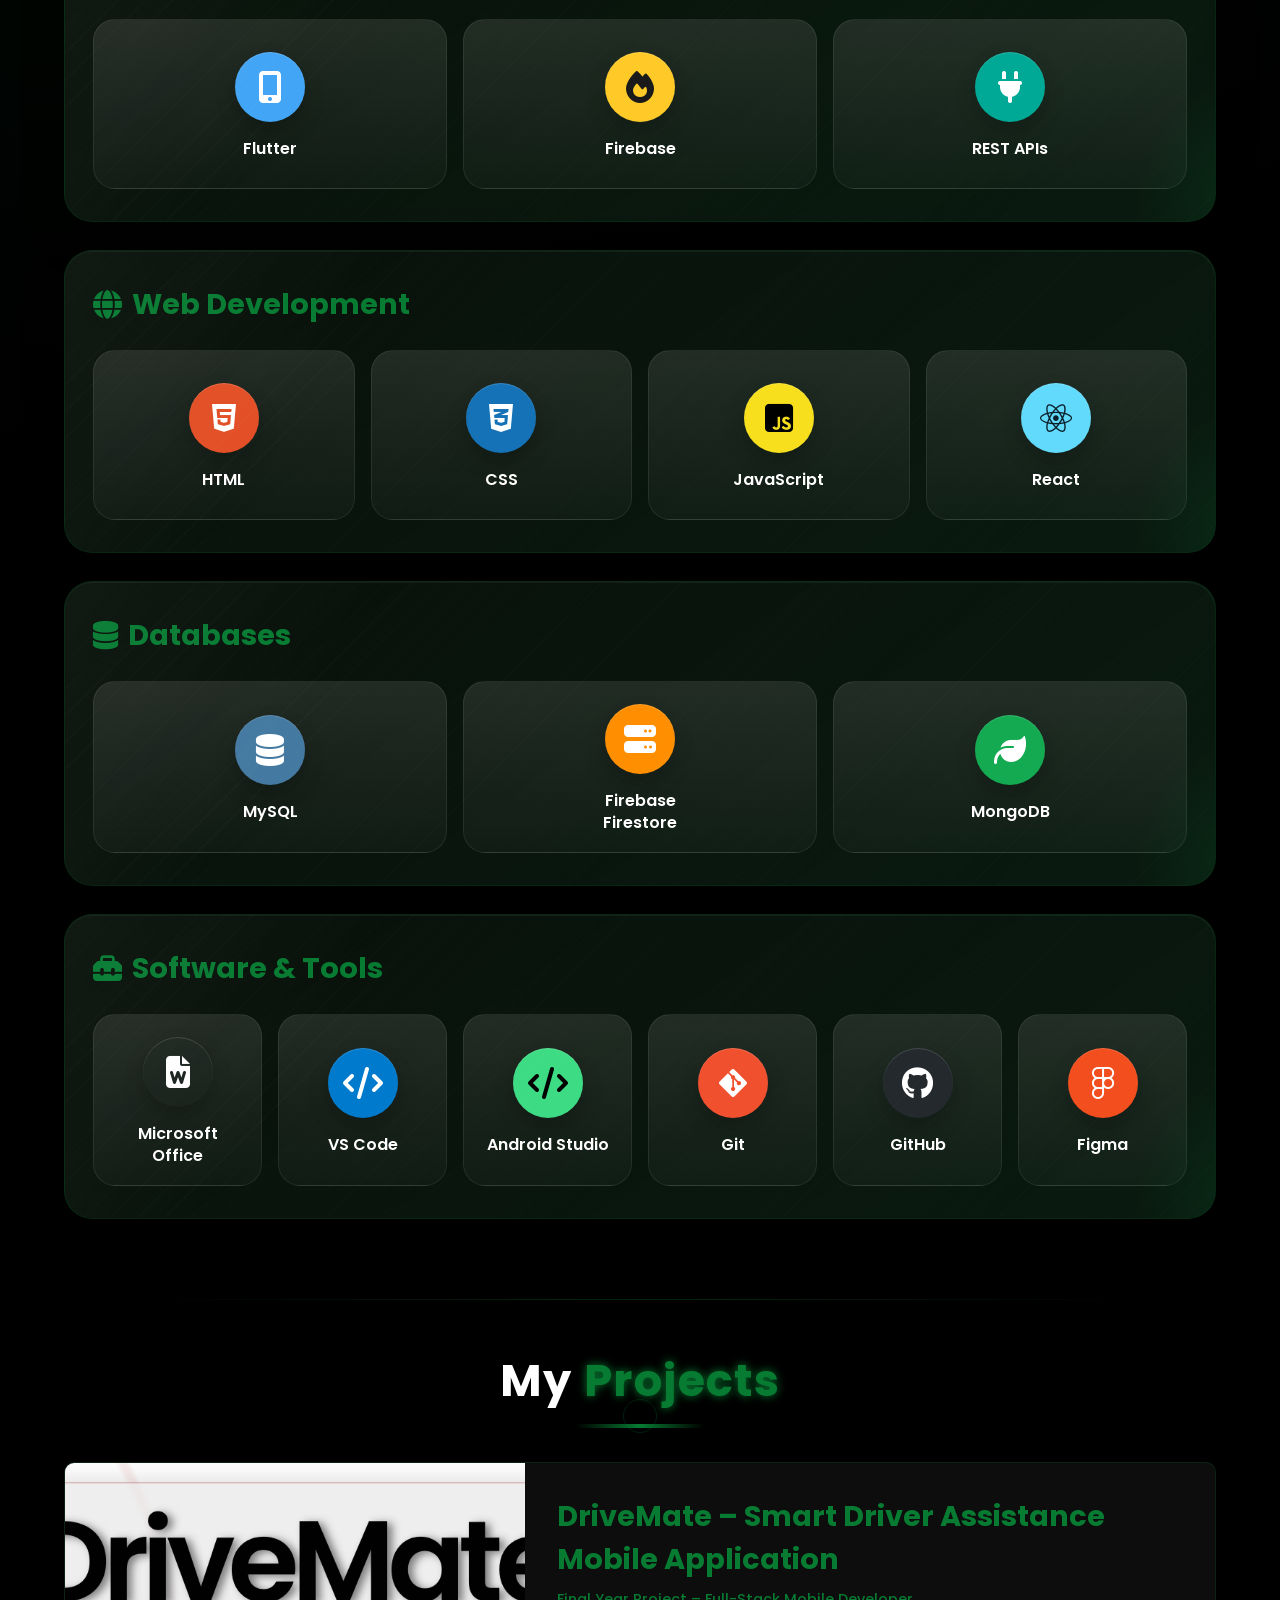
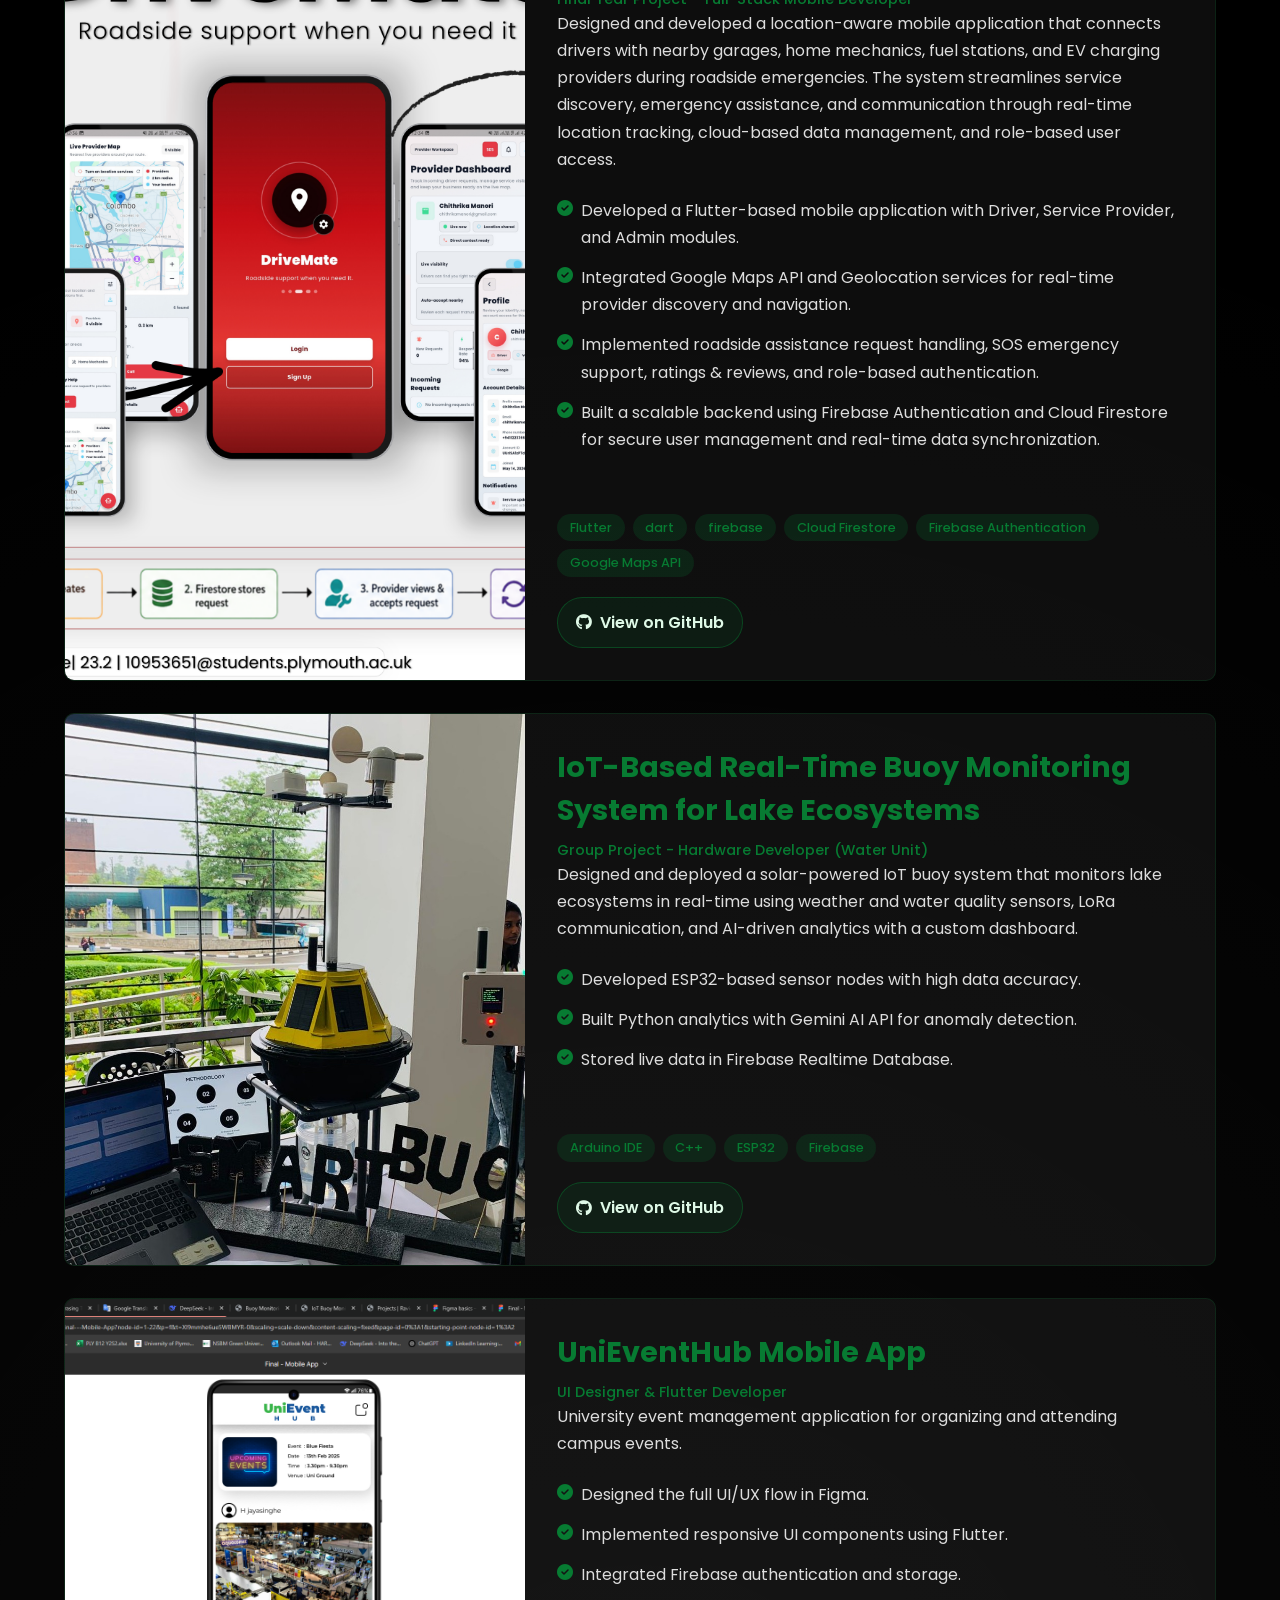
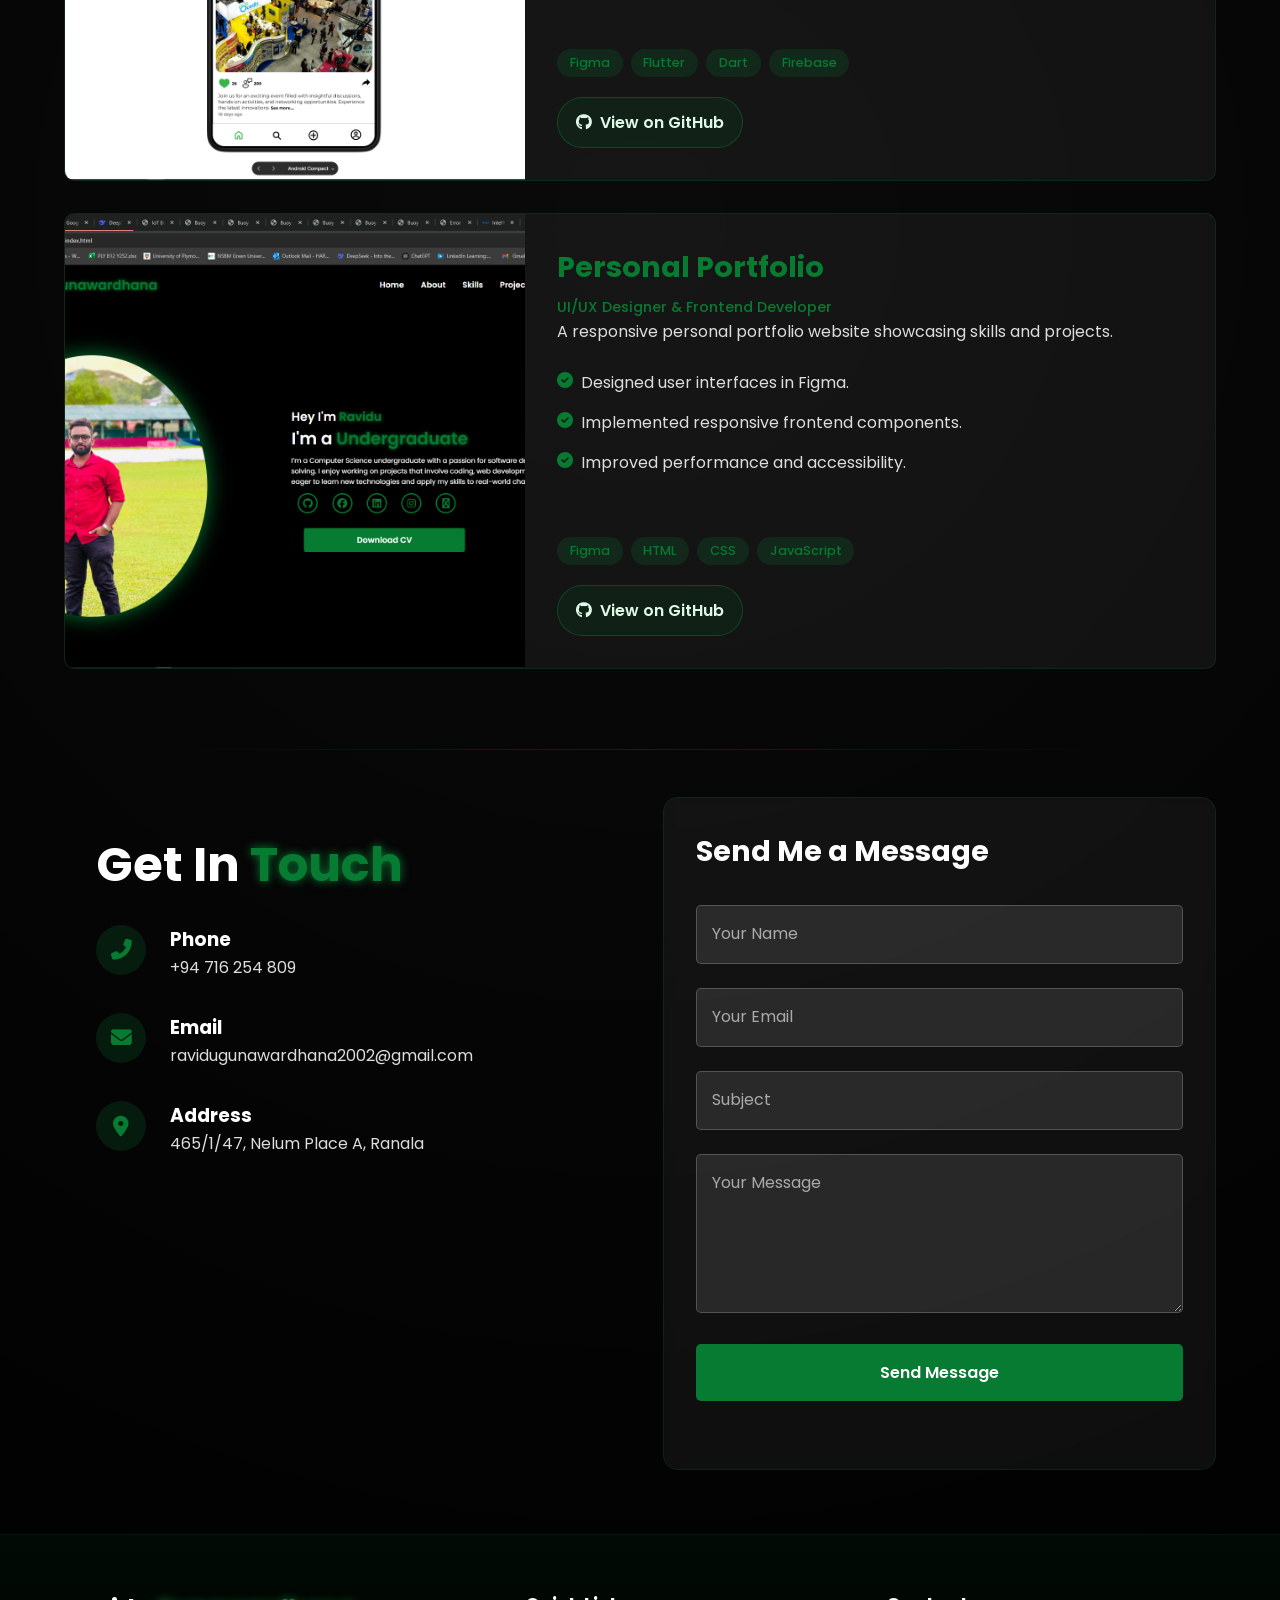
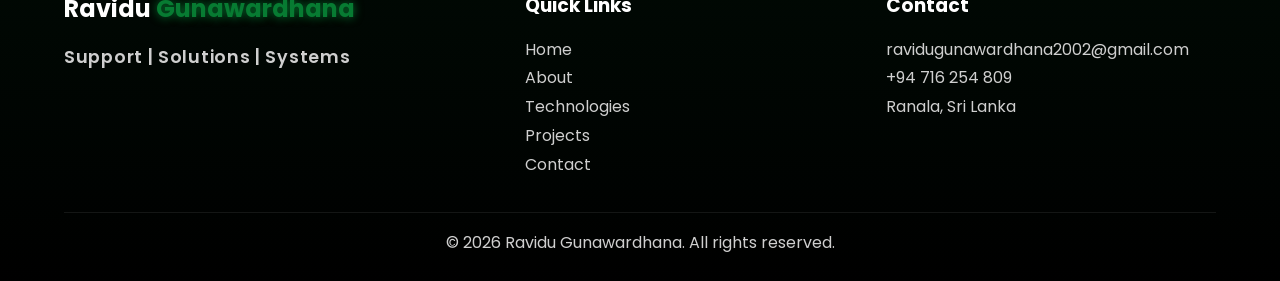
==== commit a1482b76: "change the technology section" ====
--- a/index.html
+++ b/index.html
@@ -209,10 +209,11 @@
         <div class="skill-category" data-aos="fade-up" data-aos-duration="1000" data-aos-delay="350">
           <h2><i class="fas fa-toolbox"></i> Software &amp; Tools</h2>
           <div class="cards-container">
-            <div class="skill-card" data-aos="zoom-in" data-aos-delay="450"><div class="skill-icon office"><i class="fas fa-file-word"></i></div><h3>Microsoft Word</h3></div>
-            <div class="skill-card" data-aos="zoom-in" data-aos-delay="550"><div class="skill-icon office"><i class="fas fa-file-excel"></i></div><h3>Microsoft Excel</h3></div>
-            <div class="skill-card" data-aos="zoom-in" data-aos-delay="650"><div class="skill-icon office"><i class="fas fa-file-powerpoint"></i></div><h3>Microsoft PowerPoint</h3></div>
+            <div class="skill-card" data-aos="zoom-in" data-aos-delay="450"><div class="skill-icon MicrosoftOffice"><i class="fas fa-file-word"></i></div><h3>Microsoft Office</h3></div>
+            <!-- <div class="skill-card" data-aos="zoom-in" data-aos-delay="550"><div class="skill-icon office"><i class="fas fa-file-excel"></i></div><h3>Microsoft Excel</h3></div>
+            <div class="skill-card" data-aos="zoom-in" data-aos-delay="650"><div class="skill-icon office"><i class="fas fa-file-powerpoint"></i></div><h3>Microsoft PowerPoint</h3></div> -->
             <div class="skill-card" data-aos="zoom-in" data-aos-delay="750"><div class="skill-icon vscode"><i class="fas fa-code"></i></div><h3>VS Code</h3></div>
+            <div class="skill-card" data-aos="zoom-in" data-aos-delay="750"><div class="skill-icon androidstudio"><i class="fas fa-code"></i></div><h3>Android Studio</h3></div>
             <div class="skill-card" data-aos="zoom-in" data-aos-delay="850"><div class="skill-icon git"><i class="fab fa-git-alt"></i></div><h3>Git</h3></div>
             <div class="skill-card" data-aos="zoom-in" data-aos-delay="950"><div class="skill-icon github"><i class="fab fa-github"></i></div><h3>GitHub</h3></div>
             <div class="skill-card" data-aos="zoom-in" data-aos-delay="1050"><div class="skill-icon figma"><i class="fab fa-figma"></i></div><h3>Figma</h3></div>
